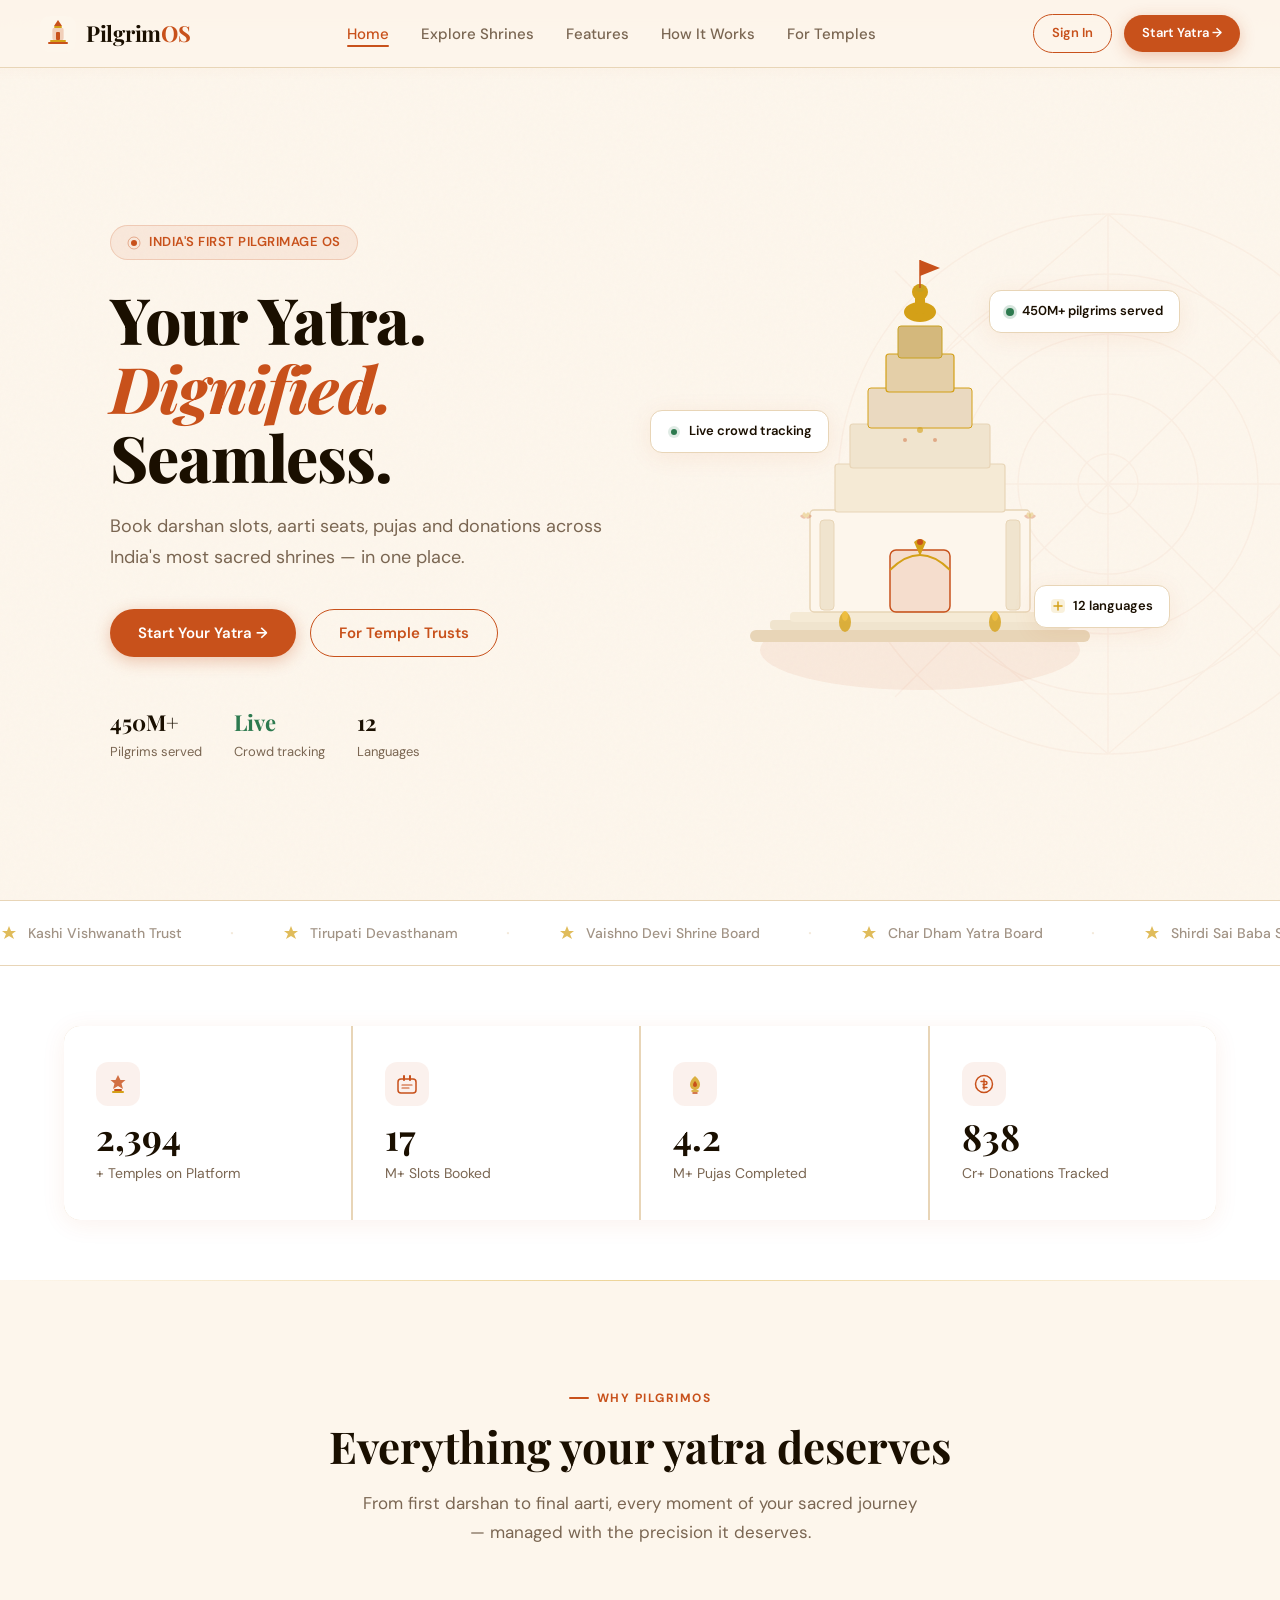
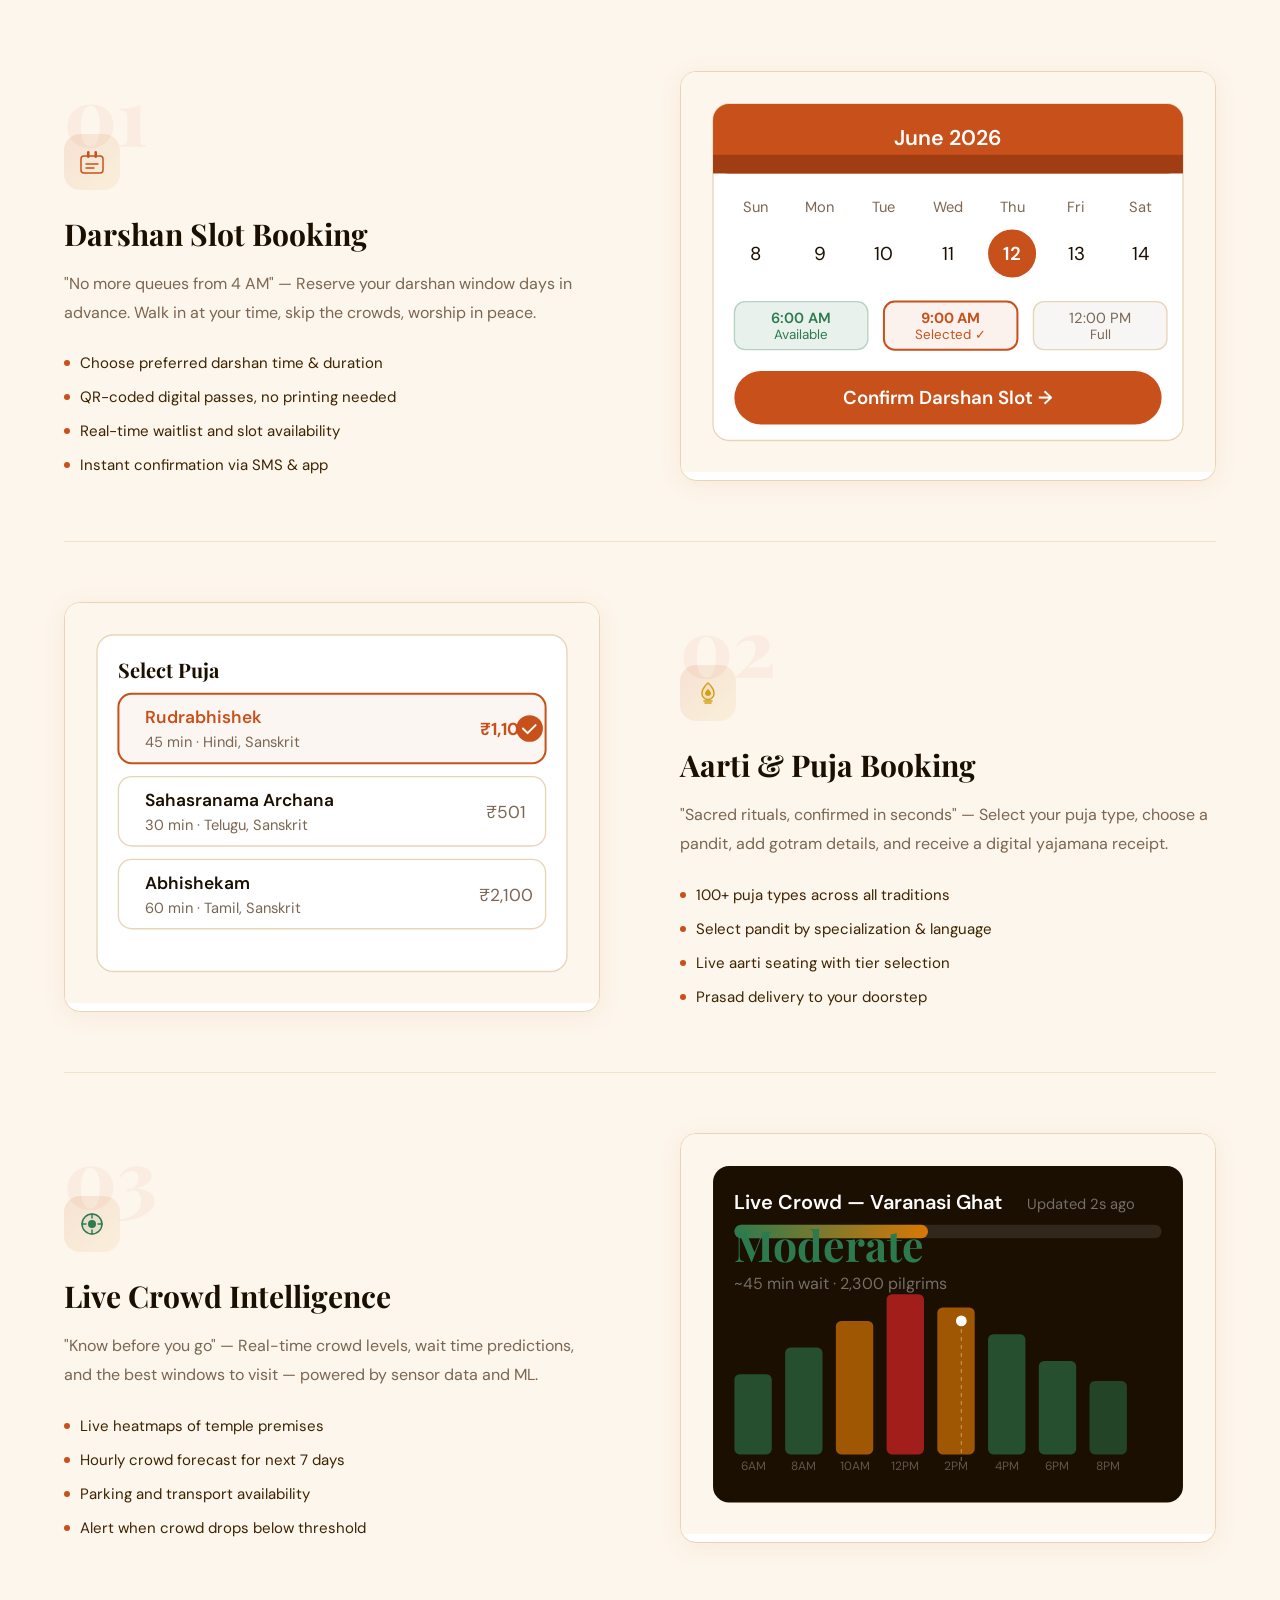
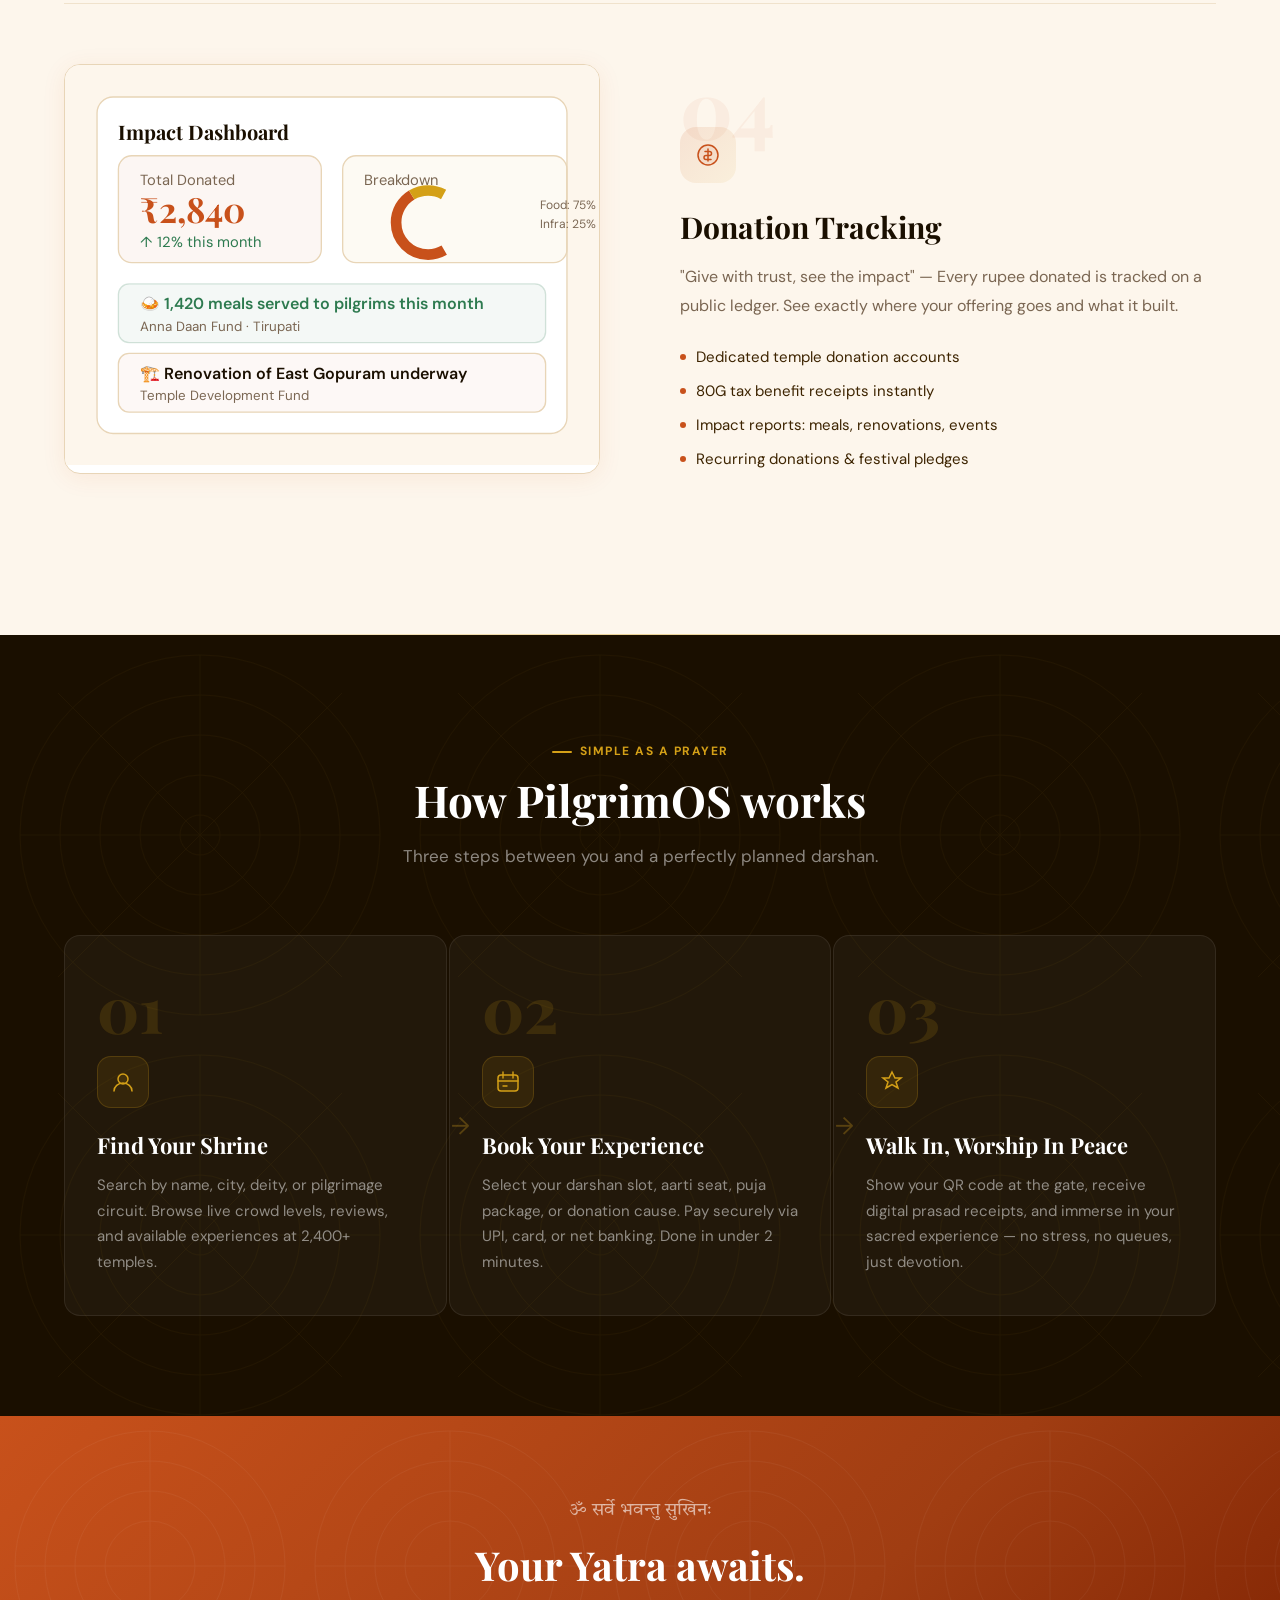
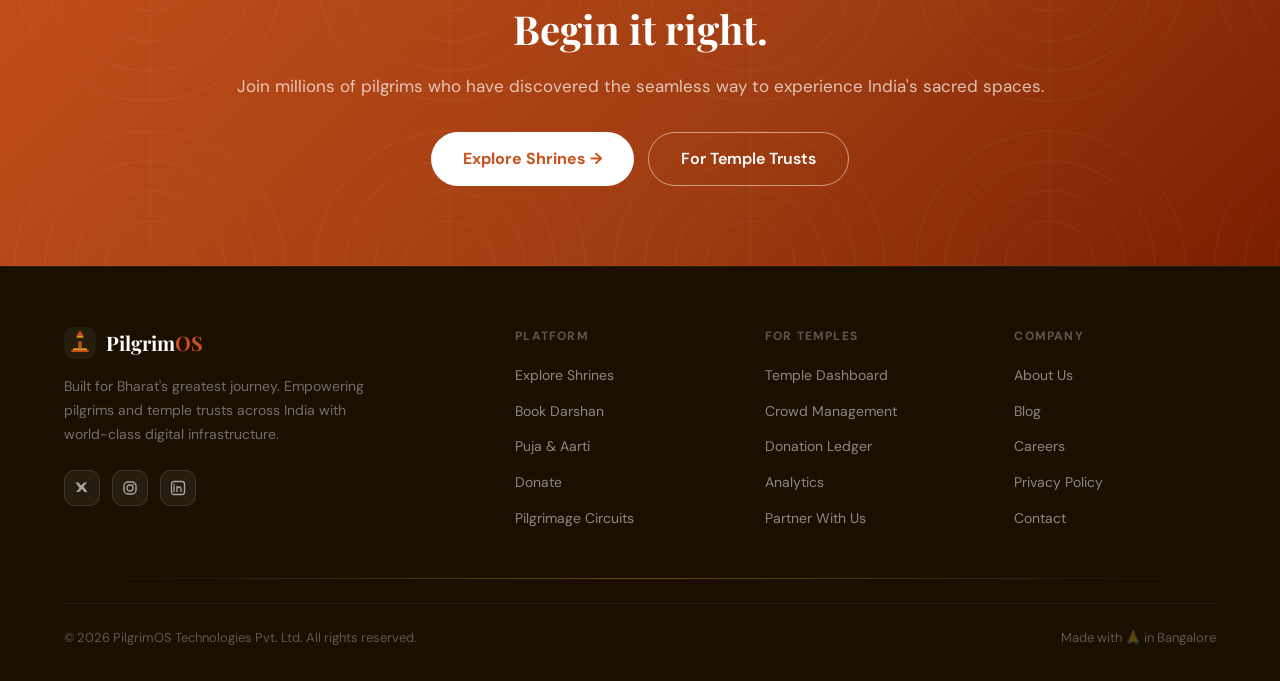
==== index.html @ be3bb315 "Add files via upload" ====
<!DOCTYPE html>
<html lang="en">
<head>
  <meta charset="UTF-8" />
  <meta name="viewport" content="width=device-width, initial-scale=1.0" />
  <title>PILGRIM OS — Your Yatra, Dignified & Seamless</title>
  <meta name="description" content="Book darshan slots, aarti seats, pujas and donations across India's most sacred shrines — in one place. PILGRIM OS: The premium pilgrimage platform for Bharat." />
  <link rel="stylesheet" href="styles.css" />
  <link rel="icon" href="data:image/svg+xml,<svg xmlns='http://www.w3.org/2000/svg' viewBox='0 0 32 32'><text y='26' font-size='28'>🛕</text></svg>" />
</head>
<body>

<!-- Hero gradient bar -->
<div class="hero-gradient-bar"></div>

<!-- ============================================================
     NAVBAR
============================================================ -->
<nav class="navbar" id="navbar">
  <div class="navbar-inner">
    <a href="index.html" class="nav-logo">
      <svg class="nav-logo-icon" viewBox="0 0 36 36" fill="none" xmlns="http://www.w3.org/2000/svg">
        <rect width="36" height="36" rx="10" fill="#FDF6EC"/>
        <path d="M18 4L22 10H14L18 4Z" fill="#C8511B"/>
        <rect x="14" y="10" width="8" height="2" rx="1" fill="#D4A017"/>
        <rect x="12" y="12" width="12" height="12" rx="2" fill="#C8511B" opacity="0.15"/>
        <path d="M13 12h10v12H13z" fill="#C8511B" opacity="0.1"/>
        <rect x="16" y="16" width="4" height="8" rx="1" fill="#C8511B"/>
        <rect x="10" y="24" width="16" height="2" rx="1" fill="#D4A017"/>
        <rect x="8" y="26" width="20" height="2" rx="1" fill="#C8511B"/>
      </svg>
      <span class="nav-logo-text">Pilgrim<span>OS</span></span>
    </a>

    <ul class="nav-links">
      <li><a href="index.html" class="active">Home</a></li>
      <li><a href="explore.html">Explore Shrines</a></li>
      <li><a href="#features">Features</a></li>
      <li><a href="#how-it-works">How It Works</a></li>
      <li><a href="#" onclick="return false;">For Temples</a></li>
    </ul>

    <div class="nav-actions">
      <a href="#" class="btn btn-ghost btn-sm" onclick="return false;">Sign In</a>
      <a href="explore.html" class="btn btn-primary btn-sm">Start Yatra →</a>
    </div>
  </div>
</nav>

<!-- ============================================================
     HERO
============================================================ -->
<section class="hero mandala-bg" id="hero">
  <div class="noise-overlay"></div>
  <div class="container">
    <div class="hero-grid">
      <!-- Left: Content -->
      <div class="hero-content">
        <div class="hero-eyebrow">
          <svg width="14" height="14" viewBox="0 0 14 14" fill="none">
            <circle cx="7" cy="7" r="3" fill="#C8511B"/>
            <circle cx="7" cy="7" r="6" stroke="#C8511B" stroke-width="1" fill="none" opacity="0.4"/>
          </svg>
          India's First Pilgrimage OS
        </div>
        <h1 class="hero-title">
          Your Yatra.<br/>
          <span class="highlight">Dignified.</span><br/>
          Seamless.
        </h1>
        <p class="hero-sub">
          Book darshan slots, aarti seats, pujas and donations across India's most sacred shrines — in one place.
        </p>
        <div class="hero-cta-group">
          <a href="explore.html" class="btn btn-primary" id="hero-cta-primary">
            Start Your Yatra &rarr;
          </a>
          <a href="#" class="btn btn-ghost" id="hero-cta-temple" onclick="return false;">
            For Temple Trusts
          </a>
        </div>
        <div class="hero-stats-row">
          <div class="hero-stat">
            <span class="hero-stat-num">450M+</span>
            <span class="hero-stat-label">Pilgrims served</span>
          </div>
          <div class="hero-stat">
            <span class="hero-stat-num" style="color:var(--success);">Live</span>
            <span class="hero-stat-label">Crowd tracking</span>
          </div>
          <div class="hero-stat">
            <span class="hero-stat-num">12</span>
            <span class="hero-stat-label">Languages</span>
          </div>
        </div>
      </div>

      <!-- Right: Shrine Visual -->
      <div class="hero-visual">
        <div class="shrine-illustration" style="position:relative;">
          <!-- Shrine SVG -->
          <svg viewBox="0 0 460 520" fill="none" xmlns="http://www.w3.org/2000/svg">
            <!-- Background glow -->
            <ellipse cx="230" cy="420" rx="160" ry="40" fill="rgba(200,81,27,0.08)"/>
            <!-- Ground -->
            <rect x="60" y="400" width="340" height="12" rx="6" fill="#E8D5B7"/>
            <!-- Steps -->
            <rect x="80" y="390" width="300" height="10" rx="4" fill="#F0E4CE"/>
            <rect x="100" y="382" width="260" height="10" rx="4" fill="#F5EAD5"/>
            <!-- Main structure -->
            <rect x="120" y="280" width="220" height="102" rx="4" fill="#FDF6EC" stroke="#E8D5B7" stroke-width="1.5"/>
            <!-- Pillar decorations -->
            <rect x="130" y="290" width="14" height="90" rx="4" fill="#F0E4CE" stroke="#E8D5B7" stroke-width="1"/>
            <rect x="316" y="290" width="14" height="90" rx="4" fill="#F0E4CE" stroke="#E8D5B7" stroke-width="1"/>
            <!-- Door -->
            <rect x="200" y="320" width="60" height="62" rx="6" fill="#C8511B" opacity="0.15"/>
            <rect x="200" y="320" width="60" height="62" rx="6" stroke="#C8511B" stroke-width="1.5" fill="none"/>
            <!-- Door arch -->
            <path d="M200 340 Q230 310 260 340" stroke="#D4A017" stroke-width="2" fill="none"/>
            <!-- Bell -->
            <path d="M230 326 L224 312 Q230 306 236 312 Z" fill="#D4A017"/>
            <circle cx="230" cy="312" r="3" fill="#C8511B"/>
            <!-- Shikhara tiers -->
            <rect x="145" y="234" width="170" height="48" rx="3" fill="#F5EAD5" stroke="#E8D5B7" stroke-width="1.2"/>
            <rect x="160" y="194" width="140" height="44" rx="3" fill="#F0E4CE" stroke="#E8D5B7" stroke-width="1.2"/>
            <rect x="178" y="158" width="104" height="40" rx="3" fill="#EAD9C0" stroke="#D4A017" stroke-width="1"/>
            <rect x="196" y="124" width="68" height="38" rx="3" fill="#E4CFA8" stroke="#D4A017" stroke-width="1.2"/>
            <rect x="208" y="96" width="44" height="32" rx="3" fill="#D4B87C" stroke="#C8A020" stroke-width="1"/>
            <!-- Kalash -->
            <ellipse cx="230" cy="82" rx="16" ry="10" fill="#D4A017"/>
            <rect x="225" y="66" width="10" height="18" rx="3" fill="#D4A017"/>
            <circle cx="230" cy="62" r="8" fill="#D4A017"/>
            <circle cx="230" cy="58" r="4" fill="#C8A020"/>
            <!-- Flag -->
            <line x1="230" y1="30" x2="230" y2="58" stroke="#C8511B" stroke-width="1.5"/>
            <path d="M230 30 L250 38 L230 46 Z" fill="#C8511B"/>
            <!-- Decorative dots on shikhara -->
            <circle cx="230" cy="200" r="3" fill="#D4A017" opacity="0.6"/>
            <circle cx="215" cy="210" r="2" fill="#C8511B" opacity="0.4"/>
            <circle cx="245" cy="210" r="2" fill="#C8511B" opacity="0.4"/>
            <!-- Lamp flames -->
            <ellipse cx="155" cy="392" rx="6" ry="10" fill="#D4A017" opacity="0.8"/>
            <ellipse cx="155" cy="386" rx="3" ry="5" fill="#F0C040" opacity="0.9"/>
            <ellipse cx="305" cy="392" rx="6" ry="10" fill="#D4A017" opacity="0.8"/>
            <ellipse cx="305" cy="386" rx="3" ry="5" fill="#F0C040" opacity="0.9"/>
            <!-- Lotus decorations -->
            <g opacity="0.3" transform="translate(106, 278)">
              <path d="M10 10 Q7 4 4 8 Q7 12 10 10Z" fill="#C8511B"/>
              <path d="M10 10 Q13 4 16 8 Q13 12 10 10Z" fill="#C8511B"/>
              <path d="M10 10 Q4 7 8 4 Q12 7 10 10Z" fill="#D4A017"/>
              <path d="M10 10 Q16 7 12 4 Q8 7 10 10Z" fill="#D4A017"/>
            </g>
            <g opacity="0.3" transform="translate(330, 278)">
              <path d="M10 10 Q7 4 4 8 Q7 12 10 10Z" fill="#C8511B"/>
              <path d="M10 10 Q13 4 16 8 Q13 12 10 10Z" fill="#C8511B"/>
              <path d="M10 10 Q4 7 8 4 Q12 7 10 10Z" fill="#D4A017"/>
              <path d="M10 10 Q16 7 12 4 Q8 7 10 10Z" fill="#D4A017"/>
            </g>
          </svg>

          <!-- Floating chips -->
          <div class="floating-chip" style="top: 60px; right: -30px;">
            <span class="chip-dot"></span>
            450M+ pilgrims served
          </div>
          <div class="floating-chip" style="top: 180px; left: -40px;">
            <svg width="14" height="14" viewBox="0 0 14 14" fill="none">
              <circle cx="7" cy="7" r="6" fill="rgba(45,122,79,0.15)"/>
              <circle cx="7" cy="7" r="3" fill="#2D7A4F"/>
            </svg>
            Live crowd tracking
          </div>
          <div class="floating-chip" style="bottom: 130px; right: -20px;">
            <svg width="14" height="14" viewBox="0 0 14 14" fill="none">
              <rect width="14" height="14" rx="4" fill="rgba(212,160,23,0.15)"/>
              <path d="M3 7h8M7 3v8" stroke="#D4A017" stroke-width="1.5" stroke-linecap="round"/>
            </svg>
            12 languages
          </div>
        </div>
      </div>
    </div>
  </div>
</section>

<!-- ============================================================
     TRUST BAR
============================================================ -->
<div class="trust-bar">
  <div class="marquee-track" id="marquee">
    <!-- Items duplicated for seamless loop -->
    <div class="trust-item">
      <svg width="18" height="18" viewBox="0 0 18 18" fill="none"><path d="M9 2L11 7H16L12 10L14 15L9 12L4 15L6 10L2 7H7L9 2Z" fill="#D4A017"/></svg>
      Kashi Vishwanath Trust
    </div>
    <span class="trust-sep">·</span>
    <div class="trust-item">
      <svg width="18" height="18" viewBox="0 0 18 18" fill="none"><path d="M9 2L11 7H16L12 10L14 15L9 12L4 15L6 10L2 7H7L9 2Z" fill="#D4A017"/></svg>
      Tirupati Devasthanam
    </div>
    <span class="trust-sep">·</span>
    <div class="trust-item">
      <svg width="18" height="18" viewBox="0 0 18 18" fill="none"><path d="M9 2L11 7H16L12 10L14 15L9 12L4 15L6 10L2 7H7L9 2Z" fill="#D4A017"/></svg>
      Vaishno Devi Shrine Board
    </div>
    <span class="trust-sep">·</span>
    <div class="trust-item">
      <svg width="18" height="18" viewBox="0 0 18 18" fill="none"><path d="M9 2L11 7H16L12 10L14 15L9 12L4 15L6 10L2 7H7L9 2Z" fill="#D4A017"/></svg>
      Char Dham Yatra Board
    </div>
    <span class="trust-sep">·</span>
    <div class="trust-item">
      <svg width="18" height="18" viewBox="0 0 18 18" fill="none"><path d="M9 2L11 7H16L12 10L14 15L9 12L4 15L6 10L2 7H7L9 2Z" fill="#D4A017"/></svg>
      Shirdi Sai Baba Sansthan
    </div>
    <span class="trust-sep">·</span>
    <div class="trust-item">
      <svg width="18" height="18" viewBox="0 0 18 18" fill="none"><path d="M9 2L11 7H16L12 10L14 15L9 12L4 15L6 10L2 7H7L9 2Z" fill="#D4A017"/></svg>
      Puri Jagannath Temple
    </div>
    <span class="trust-sep">·</span>
    <!-- Duplicate for seamless loop -->
    <div class="trust-item">
      <svg width="18" height="18" viewBox="0 0 18 18" fill="none"><path d="M9 2L11 7H16L12 10L14 15L9 12L4 15L6 10L2 7H7L9 2Z" fill="#D4A017"/></svg>
      Kashi Vishwanath Trust
    </div>
    <span class="trust-sep">·</span>
    <div class="trust-item">
      <svg width="18" height="18" viewBox="0 0 18 18" fill="none"><path d="M9 2L11 7H16L12 10L14 15L9 12L4 15L6 10L2 7H7L9 2Z" fill="#D4A017"/></svg>
      Tirupati Devasthanam
    </div>
    <span class="trust-sep">·</span>
    <div class="trust-item">
      <svg width="18" height="18" viewBox="0 0 18 18" fill="none"><path d="M9 2L11 7H16L12 10L14 15L9 12L4 15L6 10L2 7H7L9 2Z" fill="#D4A017"/></svg>
      Vaishno Devi Shrine Board
    </div>
    <span class="trust-sep">·</span>
    <div class="trust-item">
      <svg width="18" height="18" viewBox="0 0 18 18" fill="none"><path d="M9 2L11 7H16L12 10L14 15L9 12L4 15L6 10L2 7H7L9 2Z" fill="#D4A017"/></svg>
      Char Dham Yatra Board
    </div>
    <span class="trust-sep">·</span>
    <div class="trust-item">
      <svg width="18" height="18" viewBox="0 0 18 18" fill="none"><path d="M9 2L11 7H16L12 10L14 15L9 12L4 15L6 10L2 7H7L9 2Z" fill="#D4A017"/></svg>
      Shirdi Sai Baba Sansthan
    </div>
    <span class="trust-sep">·</span>
    <div class="trust-item">
      <svg width="18" height="18" viewBox="0 0 18 18" fill="none"><path d="M9 2L11 7H16L12 10L14 15L9 12L4 15L6 10L2 7H7L9 2Z" fill="#D4A017"/></svg>
      Puri Jagannath Temple
    </div>
  </div>
</div>

<!-- ============================================================
     STATS ROW
============================================================ -->
<section class="stats-section">
  <div class="container">
    <div class="stats-grid">
      <div class="stat-card fade-up">
        <div class="stat-icon">
          <svg width="22" height="22" viewBox="0 0 22 22" fill="none">
            <path d="M11 2L13.5 7H18.5L14.5 10.5L16 16L11 13L6 16L7.5 10.5L3.5 7H8.5L11 2Z" fill="#C8511B" opacity="0.8"/>
            <rect x="7" y="16" width="8" height="2" rx="1" fill="#C8511B"/>
            <rect x="5" y="18" width="12" height="2" rx="1" fill="#D4A017"/>
          </svg>
        </div>
        <div class="stat-number" data-count="2400">0</div>
        <div class="stat-label">+ Temples on Platform</div>
      </div>
      <div class="stat-card fade-up">
        <div class="stat-icon">
          <svg width="22" height="22" viewBox="0 0 22 22" fill="none">
            <rect x="2" y="6" width="18" height="14" rx="3" stroke="#C8511B" stroke-width="1.5" fill="none"/>
            <rect x="7" y="2" width="2" height="6" rx="1" fill="#C8511B"/>
            <rect x="13" y="2" width="2" height="6" rx="1" fill="#C8511B"/>
            <path d="M6 12h10M6 15h7" stroke="#C8511B" stroke-width="1.2" stroke-linecap="round"/>
          </svg>
        </div>
        <div class="stat-number" data-count="18">0</div>
        <div class="stat-label">M+ Slots Booked</div>
      </div>
      <div class="stat-card fade-up">
        <div class="stat-icon">
          <svg width="22" height="22" viewBox="0 0 22 22" fill="none">
            <path d="M11 3C11 3 6 7 6 11.5C6 14.5 8.2 17 11 17C13.8 17 16 14.5 16 11.5C16 7 11 3 11 3Z" fill="#D4A017" opacity="0.8"/>
            <path d="M11 8C11 8 9 10 9 12C9 13.1 9.9 14 11 14C12.1 14 13 13.1 13 12C13 10 11 8 11 8Z" fill="#C8511B"/>
            <path d="M8 18h6" stroke="#D4A017" stroke-width="1.5" stroke-linecap="round"/>
            <path d="M9 20h4" stroke="#C8511B" stroke-width="1.5" stroke-linecap="round"/>
          </svg>
        </div>
        <div class="stat-number" data-count="4.2">0</div>
        <div class="stat-label">M+ Pujas Completed</div>
      </div>
      <div class="stat-card fade-up">
        <div class="stat-icon">
          <svg width="22" height="22" viewBox="0 0 22 22" fill="none">
            <circle cx="11" cy="11" r="8.5" stroke="#C8511B" stroke-width="1.5" fill="none"/>
            <path d="M11 6v10M8 8.5h4.5a1.5 1.5 0 010 3H9.5a1.5 1.5 0 010 3H14" stroke="#C8511B" stroke-width="1.4" stroke-linecap="round"/>
          </svg>
        </div>
        <div class="stat-number" data-count="840">0</div>
        <div class="stat-label">Cr+ Donations Tracked</div>
      </div>
    </div>
  </div>
</section>

<div class="gold-divider"></div>

<!-- ============================================================
     FEATURES
============================================================ -->
<section class="features-section" id="features">
  <div class="container">
    <div style="text-align:center; margin-bottom:64px;" class="fade-up">
      <div class="section-label">Why PilgrimOS</div>
      <h2 class="section-title">Everything your yatra deserves</h2>
      <p class="section-sub" style="margin: 0 auto;">From first darshan to final aarti, every moment of your sacred journey — managed with the precision it deserves.</p>
    </div>

    <!-- Feature 1 -->
    <div class="feature-block fade-up">
      <div class="feature-content">
        <div class="feature-number">01</div>
        <div class="feature-icon-wrap">
          <svg width="28" height="28" viewBox="0 0 28 28" fill="none">
            <rect x="3" y="8" width="22" height="17" rx="3" stroke="#C8511B" stroke-width="1.5" fill="none"/>
            <rect x="9" y="3" width="2.5" height="7" rx="1.25" fill="#C8511B"/>
            <rect x="16.5" y="3" width="2.5" height="7" rx="1.25" fill="#C8511B"/>
            <path d="M8 16h12M8 20h8" stroke="#C8511B" stroke-width="1.4" stroke-linecap="round"/>
          </svg>
        </div>
        <h3 class="feature-title">Darshan Slot Booking</h3>
        <p class="feature-desc">"No more queues from 4 AM" — Reserve your darshan window days in advance. Walk in at your time, skip the crowds, worship in peace.</p>
        <ul class="feature-bullets">
          <li><span class="bullet-dot"></span>Choose preferred darshan time & duration</li>
          <li><span class="bullet-dot"></span>QR-coded digital passes, no printing needed</li>
          <li><span class="bullet-dot"></span>Real-time waitlist and slot availability</li>
          <li><span class="bullet-dot"></span>Instant confirmation via SMS & app</li>
        </ul>
      </div>
      <div class="feature-visual">
        <svg viewBox="0 0 400 300" fill="none" xmlns="http://www.w3.org/2000/svg" style="width:100%;">
          <rect width="400" height="300" fill="#FDF6EC"/>
          <rect x="24" y="24" width="352" height="252" rx="12" fill="white" stroke="#E8D5B7" stroke-width="1"/>
          <!-- Calendar header -->
          <rect x="24" y="24" width="352" height="52" rx="12" fill="#C8511B"/>
          <rect x="24" y="62" width="352" height="14" fill="#A03D12"/>
          <text x="200" y="55" text-anchor="middle" fill="white" font-size="16" font-family="DM Sans, sans-serif" font-weight="600">June 2026</text>
          <!-- Calendar days -->
          <text x="56" y="105" text-anchor="middle" fill="#7A6652" font-size="11" font-family="DM Sans">Sun</text>
          <text x="104" y="105" text-anchor="middle" fill="#7A6652" font-size="11" font-family="DM Sans">Mon</text>
          <text x="152" y="105" text-anchor="middle" fill="#7A6652" font-size="11" font-family="DM Sans">Tue</text>
          <text x="200" y="105" text-anchor="middle" fill="#7A6652" font-size="11" font-family="DM Sans">Wed</text>
          <text x="248" y="105" text-anchor="middle" fill="#7A6652" font-size="11" font-family="DM Sans">Thu</text>
          <text x="296" y="105" text-anchor="middle" fill="#7A6652" font-size="11" font-family="DM Sans">Fri</text>
          <text x="344" y="105" text-anchor="middle" fill="#7A6652" font-size="11" font-family="DM Sans">Sat</text>
          <!-- Date cells -->
          <circle cx="248" cy="136" r="18" fill="#C8511B"/>
          <text x="248" y="141" text-anchor="middle" fill="white" font-size="14" font-family="DM Sans" font-weight="600">12</text>
          <text x="56" y="141" text-anchor="middle" fill="#1A0F00" font-size="14" font-family="DM Sans">8</text>
          <text x="104" y="141" text-anchor="middle" fill="#1A0F00" font-size="14" font-family="DM Sans">9</text>
          <text x="152" y="141" text-anchor="middle" fill="#1A0F00" font-size="14" font-family="DM Sans">10</text>
          <text x="200" y="141" text-anchor="middle" fill="#1A0F00" font-size="14" font-family="DM Sans">11</text>
          <text x="296" y="141" text-anchor="middle" fill="#1A0F00" font-size="14" font-family="DM Sans">13</text>
          <text x="344" y="141" text-anchor="middle" fill="#1A0F00" font-size="14" font-family="DM Sans">14</text>
          <!-- Time slots -->
          <rect x="40" y="172" width="100" height="36" rx="8" fill="rgba(45,122,79,0.1)" stroke="rgba(45,122,79,0.3)" stroke-width="1"/>
          <text x="90" y="188" text-anchor="middle" fill="#2D7A4F" font-size="11" font-family="DM Sans" font-weight="600">6:00 AM</text>
          <text x="90" y="200" text-anchor="middle" fill="#2D7A4F" font-size="10" font-family="DM Sans">Available</text>
          <rect x="152" y="172" width="100" height="36" rx="8" fill="rgba(200,81,27,0.08)" stroke="#C8511B" stroke-width="1.5"/>
          <text x="202" y="188" text-anchor="middle" fill="#C8511B" font-size="11" font-family="DM Sans" font-weight="700">9:00 AM</text>
          <text x="202" y="200" text-anchor="middle" fill="#C8511B" font-size="10" font-family="DM Sans">Selected ✓</text>
          <rect x="264" y="172" width="100" height="36" rx="8" fill="rgba(120,96,72,0.06)" stroke="#E8D5B7" stroke-width="1"/>
          <text x="314" y="188" text-anchor="middle" fill="#7A6652" font-size="11" font-family="DM Sans">12:00 PM</text>
          <text x="314" y="200" text-anchor="middle" fill="#7A6652" font-size="10" font-family="DM Sans">Full</text>
          <!-- Book button -->
          <rect x="40" y="224" width="320" height="40" rx="20" fill="#C8511B"/>
          <text x="200" y="249" text-anchor="middle" fill="white" font-size="14" font-family="DM Sans" font-weight="600">Confirm Darshan Slot →</text>
        </svg>
      </div>
    </div>

    <!-- Feature 2 -->
    <div class="feature-block reverse fade-up">
      <div class="feature-content">
        <div class="feature-number">02</div>
        <div class="feature-icon-wrap">
          <svg width="28" height="28" viewBox="0 0 28 28" fill="none">
            <path d="M14 4C14 4 8 9 8 14.5C8 17.9 10.7 20.5 14 20.5C17.3 20.5 20 17.9 20 14.5C20 9 14 4 14 4Z" stroke="#D4A017" stroke-width="1.5" fill="rgba(212,160,23,0.1)"/>
            <path d="M14 10C14 10 11 12.5 11 14.5C11 16 12.3 17 14 17C15.7 17 17 16 17 14.5C17 12.5 14 10 14 10Z" fill="#D4A017"/>
            <path d="M10 22h8M11 24h6" stroke="#D4A017" stroke-width="1.5" stroke-linecap="round"/>
          </svg>
        </div>
        <h3 class="feature-title">Aarti & Puja Booking</h3>
        <p class="feature-desc">"Sacred rituals, confirmed in seconds" — Select your puja type, choose a pandit, add gotram details, and receive a digital yajamana receipt.</p>
        <ul class="feature-bullets">
          <li><span class="bullet-dot"></span>100+ puja types across all traditions</li>
          <li><span class="bullet-dot"></span>Select pandit by specialization & language</li>
          <li><span class="bullet-dot"></span>Live aarti seating with tier selection</li>
          <li><span class="bullet-dot"></span>Prasad delivery to your doorstep</li>
        </ul>
      </div>
      <div class="feature-visual">
        <svg viewBox="0 0 400 300" fill="none" xmlns="http://www.w3.org/2000/svg" style="width:100%;">
          <rect width="400" height="300" fill="#FDF6EC"/>
          <rect x="24" y="24" width="352" height="252" rx="12" fill="white" stroke="#E8D5B7"/>
          <!-- Puja list -->
          <text x="40" y="56" fill="#1A0F00" font-size="15" font-family="Playfair Display, serif" font-weight="700">Select Puja</text>
          <!-- Puja items -->
          <rect x="40" y="68" width="320" height="52" rx="10" fill="rgba(200,81,27,0.05)" stroke="#C8511B" stroke-width="1.5"/>
          <text x="60" y="90" fill="#C8511B" font-size="13" font-family="DM Sans" font-weight="600">Rudrabhishek</text>
          <text x="60" y="108" fill="#7A6652" font-size="11" font-family="DM Sans">45 min · Hindi, Sanskrit</text>
          <text x="330" y="99" text-anchor="middle" fill="#C8511B" font-size="13" font-family="DM Sans" font-weight="700">₹1,100</text>
          <rect x="40" y="130" width="320" height="52" rx="10" fill="white" stroke="#E8D5B7"/>
          <text x="60" y="152" fill="#1A0F00" font-size="13" font-family="DM Sans" font-weight="600">Sahasranama Archana</text>
          <text x="60" y="170" fill="#7A6652" font-size="11" font-family="DM Sans">30 min · Telugu, Sanskrit</text>
          <text x="330" y="161" text-anchor="middle" fill="#7A6652" font-size="13" font-family="DM Sans">₹501</text>
          <rect x="40" y="192" width="320" height="52" rx="10" fill="white" stroke="#E8D5B7"/>
          <text x="60" y="214" fill="#1A0F00" font-size="13" font-family="DM Sans" font-weight="600">Abhishekam</text>
          <text x="60" y="232" fill="#7A6652" font-size="11" font-family="DM Sans">60 min · Tamil, Sanskrit</text>
          <text x="330" y="223" text-anchor="middle" fill="#7A6652" font-size="13" font-family="DM Sans">₹2,100</text>
          <!-- Check mark on selected -->
          <circle cx="348" cy="94" r="10" fill="#C8511B"/>
          <path d="M343 94l3.5 3.5 6-6" stroke="white" stroke-width="1.5" stroke-linecap="round" stroke-linejoin="round"/>
        </svg>
      </div>
    </div>

    <!-- Feature 3 -->
    <div class="feature-block fade-up">
      <div class="feature-content">
        <div class="feature-number">03</div>
        <div class="feature-icon-wrap">
          <svg width="28" height="28" viewBox="0 0 28 28" fill="none">
            <circle cx="14" cy="14" r="10" stroke="#2D7A4F" stroke-width="1.5" fill="rgba(45,122,79,0.08)"/>
            <circle cx="14" cy="14" r="4" fill="#2D7A4F"/>
            <path d="M14 4v4M14 20v4M4 14h4M20 14h4" stroke="#2D7A4F" stroke-width="1.4" stroke-linecap="round"/>
          </svg>
        </div>
        <h3 class="feature-title">Live Crowd Intelligence</h3>
        <p class="feature-desc">"Know before you go" — Real-time crowd levels, wait time predictions, and the best windows to visit — powered by sensor data and ML.</p>
        <ul class="feature-bullets">
          <li><span class="bullet-dot"></span>Live heatmaps of temple premises</li>
          <li><span class="bullet-dot"></span>Hourly crowd forecast for next 7 days</li>
          <li><span class="bullet-dot"></span>Parking and transport availability</li>
          <li><span class="bullet-dot"></span>Alert when crowd drops below threshold</li>
        </ul>
      </div>
      <div class="feature-visual">
        <svg viewBox="0 0 400 300" fill="none" xmlns="http://www.w3.org/2000/svg" style="width:100%;">
          <rect width="400" height="300" fill="#FDF6EC"/>
          <rect x="24" y="24" width="352" height="252" rx="12" fill="#1A0F00"/>
          <text x="40" y="56" fill="white" font-size="15" font-family="DM Sans" font-weight="600">Live Crowd — Varanasi Ghat</text>
          <text x="340" y="56" text-anchor="end" fill="rgba(255,255,255,0.4)" font-size="11" font-family="DM Sans">Updated 2s ago</text>
          <!-- Heat bar -->
          <rect x="40" y="68" width="320" height="10" rx="5" fill="rgba(255,255,255,0.1)"/>
          <rect x="40" y="68" width="145" height="10" rx="5" fill="url(#crowdGrad)"/>
          <defs>
            <linearGradient id="crowdGrad" x1="0" y1="0" x2="1" y2="0">
              <stop offset="0%" stop-color="#2D7A4F"/>
              <stop offset="100%" stop-color="#D97706"/>
            </linearGradient>
          </defs>
          <text x="40" y="96" fill="#2D7A4F" font-size="32" font-family="Playfair Display, serif" font-weight="700">Moderate</text>
          <text x="40" y="116" fill="rgba(255,255,255,0.4)" font-size="12" font-family="DM Sans">~45 min wait · 2,300 pilgrims</text>
          <!-- Chart bars -->
          <rect x="40" y="180" width="28" height="60" rx="4" fill="rgba(45,122,79,0.6)"/>
          <rect x="78" y="160" width="28" height="80" rx="4" fill="rgba(45,122,79,0.6)"/>
          <rect x="116" y="140" width="28" height="100" rx="4" fill="rgba(217,119,6,0.7)"/>
          <rect x="154" y="120" width="28" height="120" rx="4" fill="rgba(220,38,38,0.7)"/>
          <rect x="192" y="130" width="28" height="110" rx="4" fill="rgba(217,119,6,0.7)"/>
          <rect x="230" y="150" width="28" height="90" rx="4" fill="rgba(45,122,79,0.6)"/>
          <rect x="268" y="170" width="28" height="70" rx="4" fill="rgba(45,122,79,0.6)"/>
          <rect x="306" y="185" width="28" height="55" rx="4" fill="rgba(45,122,79,0.5)"/>
          <!-- Labels -->
          <text x="54" y="252" text-anchor="middle" fill="rgba(255,255,255,0.3)" font-size="9" font-family="DM Sans">6AM</text>
          <text x="92" y="252" text-anchor="middle" fill="rgba(255,255,255,0.3)" font-size="9" font-family="DM Sans">8AM</text>
          <text x="130" y="252" text-anchor="middle" fill="rgba(255,255,255,0.3)" font-size="9" font-family="DM Sans">10AM</text>
          <text x="168" y="252" text-anchor="middle" fill="rgba(255,255,255,0.3)" font-size="9" font-family="DM Sans">12PM</text>
          <text x="206" y="252" text-anchor="middle" fill="rgba(255,255,255,0.3)" font-size="9" font-family="DM Sans">2PM</text>
          <text x="244" y="252" text-anchor="middle" fill="rgba(255,255,255,0.3)" font-size="9" font-family="DM Sans">4PM</text>
          <text x="282" y="252" text-anchor="middle" fill="rgba(255,255,255,0.3)" font-size="9" font-family="DM Sans">6PM</text>
          <text x="320" y="252" text-anchor="middle" fill="rgba(255,255,255,0.3)" font-size="9" font-family="DM Sans">8PM</text>
          <!-- Current indicator -->
          <line x1="210" y1="140" x2="210" y2="245" stroke="white" stroke-width="1" stroke-dasharray="3,3" opacity="0.3"/>
          <circle cx="210" cy="140" r="4" fill="white"/>
        </svg>
      </div>
    </div>

    <!-- Feature 4 -->
    <div class="feature-block reverse fade-up">
      <div class="feature-content">
        <div class="feature-number">04</div>
        <div class="feature-icon-wrap">
          <svg width="28" height="28" viewBox="0 0 28 28" fill="none">
            <circle cx="14" cy="14" r="10" stroke="#C8511B" stroke-width="1.5" fill="rgba(200,81,27,0.08)"/>
            <path d="M14 8v12M11 10.5h4.5a2 2 0 010 4H12a2 2 0 000 4H17" stroke="#C8511B" stroke-width="1.5" stroke-linecap="round"/>
          </svg>
        </div>
        <h3 class="feature-title">Donation Tracking</h3>
        <p class="feature-desc">"Give with trust, see the impact" — Every rupee donated is tracked on a public ledger. See exactly where your offering goes and what it built.</p>
        <ul class="feature-bullets">
          <li><span class="bullet-dot"></span>Dedicated temple donation accounts</li>
          <li><span class="bullet-dot"></span>80G tax benefit receipts instantly</li>
          <li><span class="bullet-dot"></span>Impact reports: meals, renovations, events</li>
          <li><span class="bullet-dot"></span>Recurring donations & festival pledges</li>
        </ul>
      </div>
      <div class="feature-visual">
        <svg viewBox="0 0 400 300" fill="none" xmlns="http://www.w3.org/2000/svg" style="width:100%;">
          <rect width="400" height="300" fill="#FDF6EC"/>
          <rect x="24" y="24" width="352" height="252" rx="12" fill="white" stroke="#E8D5B7"/>
          <text x="40" y="56" fill="#1A0F00" font-size="15" font-family="Playfair Display, serif" font-weight="700">Impact Dashboard</text>
          <!-- Amount raised -->
          <rect x="40" y="68" width="152" height="80" rx="10" fill="rgba(200,81,27,0.05)" stroke="#E8D5B7"/>
          <text x="56" y="90" fill="#7A6652" font-size="11" font-family="DM Sans">Total Donated</text>
          <text x="56" y="118" fill="#C8511B" font-size="26" font-family="Playfair Display, serif" font-weight="700">₹2,840</text>
          <text x="56" y="136" fill="#2D7A4F" font-size="11" font-family="DM Sans">↑ 12% this month</text>
          <!-- Breakdown donut placeholder -->
          <rect x="208" y="68" width="168" height="80" rx="10" fill="rgba(212,160,23,0.05)" stroke="#E8D5B7"/>
          <text x="224" y="90" fill="#7A6652" font-size="11" font-family="DM Sans">Breakdown</text>
          <circle cx="272" cy="118" r="24" stroke="#C8511B" stroke-width="8" fill="none" stroke-dasharray="75 100" stroke-dashoffset="-25"/>
          <circle cx="272" cy="118" r="24" stroke="#D4A017" stroke-width="8" fill="none" stroke-dasharray="25 100" stroke-dashoffset="-100"/>
          <text x="356" y="108" fill="#7A6652" font-size="9" font-family="DM Sans">Food: 75%</text>
          <text x="356" y="122" fill="#7A6652" font-size="9" font-family="DM Sans">Infra: 25%</text>
          <!-- Impact items -->
          <rect x="40" y="164" width="320" height="44" rx="8" fill="rgba(45,122,79,0.05)" stroke="rgba(45,122,79,0.2)"/>
          <text x="56" y="183" fill="#2D7A4F" font-size="12" font-family="DM Sans" font-weight="600">🍛 1,420 meals served to pilgrims this month</text>
          <text x="56" y="199" fill="#7A6652" font-size="10" font-family="DM Sans">Anna Daan Fund · Tirupati</text>
          <rect x="40" y="216" width="320" height="44" rx="8" fill="rgba(200,81,27,0.04)" stroke="#E8D5B7"/>
          <text x="56" y="235" fill="#1A0F00" font-size="12" font-family="DM Sans" font-weight="600">🏗️ Renovation of East Gopuram underway</text>
          <text x="56" y="251" fill="#7A6652" font-size="10" font-family="DM Sans">Temple Development Fund</text>
        </svg>
      </div>
    </div>
  </div>
</section>

<div class="gold-divider"></div>

<!-- ============================================================
     HOW IT WORKS
============================================================ -->
<section class="how-section" id="how-it-works">
  <div class="container">
    <div class="how-header">
      <div class="section-label">Simple as a prayer</div>
      <h2 class="section-title">How PilgrimOS works</h2>
      <p class="section-sub">Three steps between you and a perfectly planned darshan.</p>
    </div>
    <div class="steps-grid">
      <div class="step-card fade-up" style="position:relative;">
        <div class="step-num">01</div>
        <div class="step-icon">
          <svg width="26" height="26" viewBox="0 0 26 26" fill="none">
            <circle cx="13" cy="10" r="5" stroke="#D4A017" stroke-width="1.5" fill="rgba(212,160,23,0.1)"/>
            <path d="M4 22C4 17.6 8.1 14 13 14C17.9 14 22 17.6 22 22" stroke="#D4A017" stroke-width="1.5" stroke-linecap="round" fill="none"/>
          </svg>
        </div>
        <h3 class="step-title">Find Your Shrine</h3>
        <p class="step-desc">Search by name, city, deity, or pilgrimage circuit. Browse live crowd levels, reviews, and available experiences at 2,400+ temples.</p>
        <div class="step-connector">→</div>
      </div>
      <div class="step-card fade-up">
        <div class="step-num">02</div>
        <div class="step-icon">
          <svg width="26" height="26" viewBox="0 0 26 26" fill="none">
            <rect x="3" y="6" width="20" height="16" rx="3" stroke="#D4A017" stroke-width="1.5" fill="rgba(212,160,23,0.1)"/>
            <path d="M8 3v6M18 3v6M3 12h20" stroke="#D4A017" stroke-width="1.4" stroke-linecap="round"/>
            <path d="M8 17h4" stroke="#D4A017" stroke-width="1.4" stroke-linecap="round"/>
          </svg>
        </div>
        <h3 class="step-title">Book Your Experience</h3>
        <p class="step-desc">Select your darshan slot, aarti seat, puja package, or donation cause. Pay securely via UPI, card, or net banking. Done in under 2 minutes.</p>
        <div class="step-connector">→</div>
      </div>
      <div class="step-card fade-up">
        <div class="step-num">03</div>
        <div class="step-icon">
          <svg width="26" height="26" viewBox="0 0 26 26" fill="none">
            <path d="M13 3L16 9H22L17 13L19 19L13 15.5L7 19L9 13L4 9H10L13 3Z" stroke="#D4A017" stroke-width="1.5" fill="rgba(212,160,23,0.1)"/>
          </svg>
        </div>
        <h3 class="step-title">Walk In, Worship In Peace</h3>
        <p class="step-desc">Show your QR code at the gate, receive digital prasad receipts, and immerse in your sacred experience — no stress, no queues, just devotion.</p>
      </div>
    </div>
  </div>
</section>

<!-- ============================================================
     CTA BANNER
============================================================ -->
<section class="cta-banner">
  <div class="container">
    <p class="sanskrit" style="font-size:18px; color:rgba(255,255,255,0.6); margin-bottom:8px;">ॐ सर्वे भवन्तु सुखिनः</p>
    <h2 class="cta-banner-title">Your Yatra awaits.<br/>Begin it right.</h2>
    <p class="cta-banner-sub">Join millions of pilgrims who have discovered the seamless way to experience India's sacred spaces.</p>
    <div class="cta-banner-actions">
      <a href="explore.html" class="btn-white" id="cta-explore">Explore Shrines →</a>
      <a href="#" class="btn-ghost-white" onclick="return false;" id="cta-temple-trust">For Temple Trusts</a>
    </div>
  </div>
</section>

<!-- ============================================================
     FOOTER
============================================================ -->
<footer class="footer">
  <div class="container">
    <div class="footer-grid">
      <div class="footer-brand">
        <div class="footer-logo">
          <a href="index.html" class="nav-logo">
            <svg width="32" height="32" viewBox="0 0 36 36" fill="none">
              <rect width="36" height="36" rx="10" fill="rgba(255,255,255,0.06)"/>
              <path d="M18 4L22 10H14L18 4Z" fill="#C8511B"/>
              <rect x="14" y="10" width="8" height="2" rx="1" fill="#D4A017"/>
              <rect x="16" y="16" width="4" height="8" rx="1" fill="#C8511B"/>
              <rect x="10" y="24" width="16" height="2" rx="1" fill="#D4A017"/>
              <rect x="8" y="26" width="20" height="2" rx="1" fill="#C8511B"/>
            </svg>
            <span style="font-family:'Playfair Display',serif;font-size:20px;font-weight:700;color:white;">Pilgrim<span style="color:#C8511B;">OS</span></span>
          </a>
        </div>
        <p class="footer-tagline">Built for Bharat's greatest journey. Empowering pilgrims and temple trusts across India with world-class digital infrastructure.</p>
        <div class="footer-social">
          <a href="#" class="social-btn" aria-label="Twitter" onclick="return false;">
            <svg width="16" height="16" viewBox="0 0 16 16" fill="none"><path d="M13 2.5L9.5 6.5L13.5 12H10.5L8 9L5 12H2L5.5 8L1.5 2.5H4.5L7 5.5L10 2.5H13Z" fill="rgba(255,255,255,0.6)"/></svg>
          </a>
          <a href="#" class="social-btn" aria-label="Instagram" onclick="return false;">
            <svg width="16" height="16" viewBox="0 0 16 16" fill="none"><rect x="2" y="2" width="12" height="12" rx="4" stroke="rgba(255,255,255,0.6)" stroke-width="1.4" fill="none"/><circle cx="8" cy="8" r="3" stroke="rgba(255,255,255,0.6)" stroke-width="1.3" fill="none"/><circle cx="11.5" cy="4.5" r="0.8" fill="rgba(255,255,255,0.6)"/></svg>
          </a>
          <a href="#" class="social-btn" aria-label="LinkedIn" onclick="return false;">
            <svg width="16" height="16" viewBox="0 0 16 16" fill="none"><rect x="1.5" y="1.5" width="13" height="13" rx="2.5" stroke="rgba(255,255,255,0.6)" stroke-width="1.3" fill="none"/><path d="M4 6.5v5M4 4.5v.5M7 11.5V9c0-1.4.8-2 2-2s2 .6 2 2v2.5M7 6.5v5" stroke="rgba(255,255,255,0.6)" stroke-width="1.3" stroke-linecap="round"/></svg>
          </a>
        </div>
      </div>
      <div>
        <p class="footer-col-title">Platform</p>
        <ul class="footer-links">
          <li><a href="explore.html">Explore Shrines</a></li>
          <li><a href="#" onclick="return false;">Book Darshan</a></li>
          <li><a href="#" onclick="return false;">Puja & Aarti</a></li>
          <li><a href="#" onclick="return false;">Donate</a></li>
          <li><a href="#" onclick="return false;">Pilgrimage Circuits</a></li>
        </ul>
      </div>
      <div>
        <p class="footer-col-title">For Temples</p>
        <ul class="footer-links">
          <li><a href="#" onclick="return false;">Temple Dashboard</a></li>
          <li><a href="#" onclick="return false;">Crowd Management</a></li>
          <li><a href="#" onclick="return false;">Donation Ledger</a></li>
          <li><a href="#" onclick="return false;">Analytics</a></li>
          <li><a href="#" onclick="return false;">Partner With Us</a></li>
        </ul>
      </div>
      <div>
        <p class="footer-col-title">Company</p>
        <ul class="footer-links">
          <li><a href="#" onclick="return false;">About Us</a></li>
          <li><a href="#" onclick="return false;">Blog</a></li>
          <li><a href="#" onclick="return false;">Careers</a></li>
          <li><a href="#" onclick="return false;">Privacy Policy</a></li>
          <li><a href="#" onclick="return false;">Contact</a></li>
        </ul>
      </div>
    </div>
    <div class="gold-divider"></div>
    <div class="footer-bottom" style="margin-top:24px;">
      <p class="footer-copy">© 2026 PilgrimOS Technologies Pvt. Ltd. All rights reserved.</p>
      <p class="footer-made">Made with 🙏 in Bangalore</p>
    </div>
  </div>
</footer>

<script src="app.js"></script>
</body>
</html>
---- styles.css ----
/* ============================================================
   PILGRIM OS — Design System
   ============================================================ */

@import url('https://fonts.googleapis.com/css2?family=Playfair+Display:ital,wght@0,400;0,600;0,700;0,800;1,400;1,600&family=DM+Sans:ital,opsz,wght@0,9..40,300;0,9..40,400;0,9..40,500;0,9..40,600;0,9..40,700;1,9..40,400&family=Tiro+Devanagari+Sanskrit&display=swap');

/* ---- CSS Variables ---- */
:root {
  --saffron: #C8511B;
  --saffron-light: #E8693A;
  --saffron-dark: #A03D12;
  --gold: #D4A017;
  --gold-light: #F0C040;
  --parchment: #FDF6EC;
  --parchment-dark: #F5EBD8;
  --dark: #1A0F00;
  --dark-mid: #3D2400;
  --white: #FFFFFF;
  --success: #2D7A4F;
  --muted: #7A6652;
  --border: #E8D5B7;
  --card-shadow: 0 4px 24px rgba(200, 81, 27, 0.08);
  --card-shadow-hover: 0 12px 40px rgba(200, 81, 27, 0.18);
  --radius-card: 16px;
  --radius-pill: 40px;
  --transition: all 0.25s cubic-bezier(0.4, 0, 0.2, 1);
}

/* ---- Reset & Base ---- */
*, *::before, *::after {
  box-sizing: border-box;
  margin: 0;
  padding: 0;
}

html {
  scroll-behavior: smooth;
  font-size: 16px;
}

body {
  font-family: 'DM Sans', sans-serif;
  background-color: var(--parchment);
  color: var(--dark);
  line-height: 1.6;
  overflow-x: hidden;
  -webkit-font-smoothing: antialiased;
}

/* ---- Scrollbar ---- */
::-webkit-scrollbar { width: 6px; }
::-webkit-scrollbar-track { background: var(--parchment); }
::-webkit-scrollbar-thumb { background: var(--border); border-radius: 3px; }
::-webkit-scrollbar-thumb:hover { background: var(--gold); }

/* ---- Typography ---- */
h1, h2, h3, .display { font-family: 'Playfair Display', serif; }

.sanskrit { font-family: 'Tiro Devanagari Sanskrit', serif; }

/* ---- Utilities ---- */
.container {
  max-width: 1200px;
  margin: 0 auto;
  padding: 0 24px;
}

.section { padding: 80px 0; }

.text-muted { color: var(--muted); }
.text-saffron { color: var(--saffron); }
.text-gold { color: var(--gold); }

.flex { display: flex; }
.flex-center { display: flex; align-items: center; justify-content: center; }
.flex-between { display: flex; align-items: center; justify-content: space-between; }
.gap-8 { gap: 8px; }
.gap-16 { gap: 16px; }
.gap-24 { gap: 24px; }
.gap-32 { gap: 32px; }

/* ---- Gold Divider ---- */
.gold-divider {
  width: 100%;
  height: 1px;
  background: linear-gradient(90deg, transparent, rgba(212,160,23,0.4), transparent);
  margin: 0;
}

/* ---- Mandala Watermark ---- */
.mandala-bg {
  position: relative;
  overflow: hidden;
}
.mandala-bg::before {
  content: '';
  position: absolute;
  top: 50%;
  right: -10%;
  transform: translateY(-50%);
  width: 600px;
  height: 600px;
  background-image: url("data:image/svg+xml,%3Csvg xmlns='http://www.w3.org/2000/svg' viewBox='0 0 200 200'%3E%3Cg fill='none' stroke='%23C8511B' stroke-width='0.5' opacity='0.04'%3E%3Ccircle cx='100' cy='100' r='90'/%3E%3Ccircle cx='100' cy='100' r='70'/%3E%3Ccircle cx='100' cy='100' r='50'/%3E%3Ccircle cx='100' cy='100' r='30'/%3E%3Ccircle cx='100' cy='100' r='10'/%3E%3Cline x1='100' y1='10' x2='100' y2='190'/%3E%3Cline x1='10' y1='100' x2='190' y2='100'/%3E%3Cline x1='29' y1='29' x2='171' y2='171'/%3E%3Cline x1='171' y1='29' x2='29' y2='171'/%3E%3Cline x1='100' y1='10' x2='171' y2='71'/%3E%3Cline x1='171' y1='71' x2='190' y2='100'/%3E%3Cline x1='190' y1='100' x2='171' y2='129'/%3E%3Cline x1='171' y1='129' x2='100' y2='190'/%3E%3Cline x1='100' y1='190' x2='29' y2='129'/%3E%3Cline x1='29' y1='129' x2='10' y2='100'/%3E%3Cline x1='10' y1='100' x2='29' y2='71'/%3E%3Cline x1='29' y1='71' x2='100' y2='10'/%3E%3C/g%3E%3C/svg%3E");
  background-size: contain;
  background-repeat: no-repeat;
  pointer-events: none;
  z-index: 0;
}

/* ---- Hero Gradient Bar ---- */
.hero-gradient-bar {
  position: fixed;
  top: 0; left: 0; right: 0;
  height: 80px;
  background: linear-gradient(180deg, rgba(200,81,27,0.12) 0%, transparent 100%);
  pointer-events: none;
  z-index: 10;
}

/* ---- Noise Overlay ---- */
.noise-overlay {
  position: absolute;
  inset: 0;
  background-image: url("data:image/svg+xml,%3Csvg viewBox='0 0 256 256' xmlns='http://www.w3.org/2000/svg'%3E%3Cfilter id='noise'%3E%3CfeTurbulence type='fractalNoise' baseFrequency='0.9' numOctaves='4' stitchTiles='stitch'/%3E%3C/filter%3E%3Crect width='100%25' height='100%25' filter='url(%23noise)' opacity='0.025'/%3E%3C/svg%3E");
  pointer-events: none;
  z-index: 1;
}

/* ============================================================
   NAVBAR
   ============================================================ */
.navbar {
  position: sticky;
  top: 0;
  z-index: 100;
  background: rgba(253, 246, 236, 0.92);
  backdrop-filter: blur(16px);
  -webkit-backdrop-filter: blur(16px);
  border-bottom: 1px solid var(--border);
  padding: 0 24px;
  height: 68px;
}

.navbar-inner {
  max-width: 1200px;
  margin: 0 auto;
  height: 100%;
  display: flex;
  align-items: center;
  justify-content: space-between;
}

.nav-logo {
  display: flex;
  align-items: center;
  gap: 10px;
  text-decoration: none;
}

.nav-logo-icon {
  width: 36px;
  height: 36px;
}

.nav-logo-text {
  font-family: 'Playfair Display', serif;
  font-size: 22px;
  font-weight: 700;
  color: var(--dark);
  letter-spacing: -0.3px;
}

.nav-logo-text span {
  color: var(--saffron);
}

.nav-links {
  display: flex;
  align-items: center;
  gap: 32px;
  list-style: none;
}

.nav-links a {
  font-family: 'DM Sans', sans-serif;
  font-size: 15px;
  font-weight: 500;
  color: var(--muted);
  text-decoration: none;
  transition: var(--transition);
  position: relative;
}

.nav-links a::after {
  content: '';
  position: absolute;
  bottom: -3px;
  left: 0;
  width: 0;
  height: 2px;
  background: var(--saffron);
  border-radius: 2px;
  transition: width 0.25s ease;
}

.nav-links a:hover {
  color: var(--saffron);
}
.nav-links a:hover::after,
.nav-links a.active::after { width: 100%; }
.nav-links a.active { color: var(--saffron); }

.nav-actions {
  display: flex;
  align-items: center;
  gap: 12px;
}

/* ============================================================
   BUTTONS
   ============================================================ */
.btn {
  display: inline-flex;
  align-items: center;
  justify-content: center;
  gap: 8px;
  font-family: 'DM Sans', sans-serif;
  font-size: 15px;
  font-weight: 600;
  border-radius: var(--radius-pill);
  cursor: pointer;
  transition: var(--transition);
  text-decoration: none;
  white-space: nowrap;
  border: none;
  outline: none;
}

.btn-primary {
  background: var(--saffron);
  color: var(--white);
  padding: 12px 28px;
  box-shadow: 0 4px 16px rgba(200,81,27,0.3);
}

.btn-primary:hover {
  background: var(--saffron-dark);
  transform: translateY(-2px);
  box-shadow: 0 8px 28px rgba(200,81,27,0.4);
}

.btn-primary:active { transform: translateY(0); }

.btn-ghost {
  background: transparent;
  color: var(--saffron);
  padding: 11px 28px;
  border: 1.5px solid var(--saffron);
}

.btn-ghost:hover {
  background: rgba(200,81,27,0.06);
  transform: translateY(-2px);
}

.btn-sm {
  font-size: 13px;
  padding: 8px 18px;
}

.btn-gold {
  background: linear-gradient(135deg, var(--gold), var(--gold-light));
  color: var(--dark);
  padding: 12px 28px;
  font-weight: 700;
  box-shadow: 0 4px 16px rgba(212,160,23,0.3);
}

.btn-gold:hover {
  transform: translateY(-2px);
  box-shadow: 0 8px 28px rgba(212,160,23,0.4);
}

/* ============================================================
   HERO SECTION
   ============================================================ */
.hero {
  min-height: calc(100vh - 68px);
  display: flex;
  align-items: center;
  background: var(--parchment);
  position: relative;
  overflow: hidden;
  padding: 80px 0 60px;
}

.hero-grid {
  display: grid;
  grid-template-columns: 1fr 1fr;
  gap: 60px;
  align-items: center;
  position: relative;
  z-index: 2;
}

.hero-eyebrow {
  display: inline-flex;
  align-items: center;
  gap: 8px;
  background: rgba(200,81,27,0.08);
  border: 1px solid rgba(200,81,27,0.2);
  border-radius: var(--radius-pill);
  padding: 6px 16px;
  font-size: 13px;
  font-weight: 600;
  color: var(--saffron);
  margin-bottom: 24px;
  font-family: 'DM Sans', sans-serif;
  letter-spacing: 0.5px;
  text-transform: uppercase;
}

.hero-title {
  font-family: 'Playfair Display', serif;
  font-size: 64px;
  font-weight: 800;
  line-height: 1.08;
  color: var(--dark);
  margin-bottom: 20px;
  letter-spacing: -1px;
}

.hero-title .highlight {
  color: var(--saffron);
  font-style: italic;
}

.hero-sub {
  font-size: 18px;
  color: var(--muted);
  line-height: 1.7;
  margin-bottom: 36px;
  max-width: 500px;
  font-weight: 400;
}

.hero-cta-group {
  display: flex;
  gap: 14px;
  flex-wrap: wrap;
  margin-bottom: 48px;
}

.hero-stats-row {
  display: flex;
  gap: 32px;
}

.hero-stat {
  display: flex;
  flex-direction: column;
  gap: 2px;
}

.hero-stat-num {
  font-family: 'Playfair Display', serif;
  font-size: 22px;
  font-weight: 700;
  color: var(--dark);
}

.hero-stat-label {
  font-size: 13px;
  color: var(--muted);
}

/* ---- Shrine Visual ---- */
.hero-visual {
  position: relative;
  display: flex;
  align-items: center;
  justify-content: center;
}

.shrine-illustration {
  width: 100%;
  max-width: 460px;
  position: relative;
}

.floating-chip {
  position: absolute;
  background: var(--white);
  border-radius: 12px;
  padding: 10px 16px;
  box-shadow: var(--card-shadow);
  display: flex;
  align-items: center;
  gap: 8px;
  font-size: 13px;
  font-weight: 600;
  color: var(--dark);
  white-space: nowrap;
  animation: float 4s ease-in-out infinite;
  border: 1px solid var(--border);
}

.floating-chip:nth-child(2) { animation-delay: 1.3s; }
.floating-chip:nth-child(3) { animation-delay: 2.6s; }

.chip-dot {
  width: 8px; height: 8px;
  border-radius: 50%;
  background: var(--success);
  box-shadow: 0 0 0 3px rgba(45,122,79,0.2);
  animation: pulse-dot 2s infinite;
}

@keyframes float {
  0%, 100% { transform: translateY(0); }
  50% { transform: translateY(-8px); }
}

@keyframes pulse-dot {
  0%, 100% { box-shadow: 0 0 0 3px rgba(45,122,79,0.2); }
  50% { box-shadow: 0 0 0 6px rgba(45,122,79,0.1); }
}

/* ============================================================
   MARQUEE TRUST BAR
   ============================================================ */
.trust-bar {
  background: var(--white);
  border-top: 1px solid var(--border);
  border-bottom: 1px solid var(--border);
  padding: 16px 0;
  overflow: hidden;
}

.marquee-track {
  display: flex;
  gap: 48px;
  animation: marquee 28s linear infinite;
  width: max-content;
}

.marquee-track:hover { animation-play-state: paused; }

.trust-item {
  display: flex;
  align-items: center;
  gap: 10px;
  color: var(--muted);
  font-size: 14px;
  font-weight: 500;
  white-space: nowrap;
  opacity: 0.7;
}

.trust-item svg { flex-shrink: 0; }

.trust-sep {
  color: var(--border);
  font-size: 20px;
  opacity: 0.5;
}

@keyframes marquee {
  0% { transform: translateX(0); }
  100% { transform: translateX(-50%); }
}

/* ============================================================
   STATS ROW
   ============================================================ */
.stats-section {
  padding: 60px 0;
  background: var(--white);
}

.stats-grid {
  display: grid;
  grid-template-columns: repeat(4, 1fr);
  gap: 2px;
  background: var(--border);
  border-radius: var(--radius-card);
  overflow: hidden;
  box-shadow: var(--card-shadow);
}

.stat-card {
  background: var(--white);
  padding: 36px 32px;
  display: flex;
  flex-direction: column;
  gap: 8px;
  transition: var(--transition);
  position: relative;
  overflow: hidden;
}

.stat-card::before {
  content: '';
  position: absolute;
  top: 0; left: 0; right: 0;
  height: 3px;
  background: linear-gradient(90deg, var(--saffron), var(--gold));
  transform: scaleX(0);
  transition: transform 0.3s ease;
  transform-origin: left;
}

.stat-card:hover::before { transform: scaleX(1); }
.stat-card:hover { transform: translateY(-2px); }

.stat-icon {
  width: 44px;
  height: 44px;
  border-radius: 12px;
  background: rgba(200,81,27,0.08);
  display: flex;
  align-items: center;
  justify-content: center;
  margin-bottom: 4px;
}

.stat-number {
  font-family: 'Playfair Display', serif;
  font-size: 36px;
  font-weight: 700;
  color: var(--dark);
  line-height: 1;
}

.stat-label {
  font-size: 14px;
  color: var(--muted);
  font-weight: 400;
}

/* ============================================================
   FEATURES
   ============================================================ */
.features-section { padding: 100px 0; background: var(--parchment); }

.section-label {
  display: inline-flex;
  align-items: center;
  gap: 8px;
  font-size: 12px;
  font-weight: 700;
  color: var(--saffron);
  letter-spacing: 1.5px;
  text-transform: uppercase;
  margin-bottom: 12px;
  font-family: 'DM Sans', sans-serif;
}

.section-label::before {
  content: '';
  width: 20px; height: 2px;
  background: var(--saffron);
  border-radius: 2px;
}

.section-title {
  font-family: 'Playfair Display', serif;
  font-size: 44px;
  font-weight: 700;
  color: var(--dark);
  line-height: 1.2;
  margin-bottom: 16px;
}

.section-sub {
  font-size: 17px;
  color: var(--muted);
  max-width: 560px;
  line-height: 1.7;
}

.feature-block {
  display: grid;
  grid-template-columns: 1fr 1fr;
  gap: 80px;
  align-items: center;
  padding: 60px 0;
}

.feature-block + .feature-block {
  border-top: 1px solid rgba(232,213,183,0.6);
}

.feature-block.reverse { direction: rtl; }
.feature-block.reverse > * { direction: ltr; }

.feature-number {
  font-family: 'Playfair Display', serif;
  font-size: 80px;
  font-weight: 800;
  color: rgba(200,81,27,0.06);
  line-height: 1;
  margin-bottom: -20px;
}

.feature-icon-wrap {
  width: 56px; height: 56px;
  border-radius: 16px;
  background: linear-gradient(135deg, rgba(200,81,27,0.12), rgba(212,160,23,0.08));
  display: flex;
  align-items: center;
  justify-content: center;
  margin-bottom: 20px;
}

.feature-title {
  font-family: 'Playfair Display', serif;
  font-size: 30px;
  font-weight: 700;
  color: var(--dark);
  margin-bottom: 12px;
}

.feature-desc {
  font-size: 16px;
  color: var(--muted);
  line-height: 1.8;
  margin-bottom: 24px;
}

.feature-bullets {
  list-style: none;
  display: flex;
  flex-direction: column;
  gap: 10px;
}

.feature-bullets li {
  display: flex;
  align-items: center;
  gap: 10px;
  font-size: 15px;
  color: var(--dark-mid);
}

.bullet-dot {
  width: 6px; height: 6px;
  border-radius: 50%;
  background: var(--saffron);
  flex-shrink: 0;
}

.feature-visual {
  border-radius: var(--radius-card);
  overflow: hidden;
  box-shadow: var(--card-shadow);
  background: var(--white);
  border: 1px solid var(--border);
}

/* ============================================================
   HOW IT WORKS
   ============================================================ */
.how-section {
  padding: 100px 0;
  background: var(--dark);
  position: relative;
  overflow: hidden;
}

.how-section::before {
  content: '';
  position: absolute;
  inset: 0;
  background-image: url("data:image/svg+xml,%3Csvg xmlns='http://www.w3.org/2000/svg' viewBox='0 0 200 200'%3E%3Cg fill='none' stroke='%23D4A017' stroke-width='0.4' opacity='0.06'%3E%3Ccircle cx='100' cy='100' r='90'/%3E%3Ccircle cx='100' cy='100' r='70'/%3E%3Ccircle cx='100' cy='100' r='50'/%3E%3Ccircle cx='100' cy='100' r='30'/%3E%3Ccircle cx='100' cy='100' r='10'/%3E%3Cline x1='100' y1='10' x2='100' y2='190'/%3E%3Cline x1='10' y1='100' x2='190' y2='100'/%3E%3Cline x1='29' y1='29' x2='171' y2='171'/%3E%3Cline x1='171' y1='29' x2='29' y2='171'/%3E%3C/g%3E%3C/svg%3E");
  background-size: 400px;
  pointer-events: none;
}

.how-header { text-align: center; margin-bottom: 64px; position: relative; z-index: 2; }
.how-header .section-label { color: var(--gold); }
.how-header .section-label::before { background: var(--gold); }
.how-header .section-title { color: var(--white); }
.how-header .section-sub { color: rgba(255,255,255,0.5); margin: 0 auto; }

.steps-grid {
  display: grid;
  grid-template-columns: repeat(3, 1fr);
  gap: 2px;
  position: relative;
  z-index: 2;
}

.step-card {
  background: rgba(255,255,255,0.04);
  border: 1px solid rgba(255,255,255,0.08);
  border-radius: var(--radius-card);
  padding: 40px 32px;
  position: relative;
  transition: var(--transition);
}

.step-card:hover {
  background: rgba(255,255,255,0.07);
  transform: translateY(-4px);
  border-color: rgba(212,160,23,0.3);
}

.step-num {
  font-family: 'Playfair Display', serif;
  font-size: 64px;
  font-weight: 800;
  color: rgba(212,160,23,0.15);
  line-height: 1;
  margin-bottom: 16px;
}

.step-icon {
  width: 52px; height: 52px;
  border-radius: 14px;
  background: rgba(212,160,23,0.1);
  border: 1px solid rgba(212,160,23,0.2);
  display: flex;
  align-items: center;
  justify-content: center;
  margin-bottom: 20px;
}

.step-title {
  font-family: 'Playfair Display', serif;
  font-size: 22px;
  font-weight: 700;
  color: var(--white);
  margin-bottom: 10px;
}

.step-desc {
  font-size: 15px;
  color: rgba(255,255,255,0.5);
  line-height: 1.7;
}

.step-connector {
  position: absolute;
  top: 50%;
  right: -24px;
  transform: translateY(-50%);
  color: rgba(212,160,23,0.3);
  font-size: 24px;
  z-index: 3;
}

/* ============================================================
   FOOTER
   ============================================================ */
.footer {
  background: var(--dark);
  border-top: 1px solid rgba(255,255,255,0.06);
  padding: 60px 0 32px;
}

.footer-grid {
  display: grid;
  grid-template-columns: 2fr 1fr 1fr 1fr;
  gap: 48px;
  margin-bottom: 48px;
}

.footer-brand { max-width: 300px; }
.footer-logo { margin-bottom: 16px; }
.footer-tagline {
  font-size: 14px;
  color: rgba(255,255,255,0.4);
  line-height: 1.7;
  margin-bottom: 24px;
}

.footer-col-title {
  font-size: 12px;
  font-weight: 700;
  color: rgba(255,255,255,0.3);
  letter-spacing: 1.2px;
  text-transform: uppercase;
  margin-bottom: 16px;
}

.footer-links {
  list-style: none;
  display: flex;
  flex-direction: column;
  gap: 10px;
}

.footer-links a {
  font-size: 14px;
  color: rgba(255,255,255,0.5);
  text-decoration: none;
  transition: color 0.2s;
}
.footer-links a:hover { color: var(--gold); }

.footer-social {
  display: flex;
  gap: 12px;
  margin-top: 24px;
}

.social-btn {
  width: 36px; height: 36px;
  border-radius: 10px;
  background: rgba(255,255,255,0.06);
  border: 1px solid rgba(255,255,255,0.1);
  display: flex;
  align-items: center;
  justify-content: center;
  cursor: pointer;
  transition: var(--transition);
  text-decoration: none;
}

.social-btn:hover {
  background: rgba(212,160,23,0.15);
  border-color: rgba(212,160,23,0.4);
  transform: translateY(-2px);
}

.footer-bottom {
  padding-top: 24px;
  border-top: 1px solid rgba(255,255,255,0.06);
  display: flex;
  align-items: center;
  justify-content: space-between;
}

.footer-copy {
  font-size: 13px;
  color: rgba(255,255,255,0.3);
}

.footer-made {
  font-size: 13px;
  color: rgba(255,255,255,0.3);
}

/* ============================================================
   EXPLORE PAGE
   ============================================================ */
.explore-hero {
  padding: 80px 0 60px;
  background: var(--parchment);
  text-align: center;
  position: relative;
  overflow: hidden;
}

.explore-hero::before {
  content: '';
  position: absolute;
  top: 0; left: 0; right: 0;
  height: 3px;
  background: linear-gradient(90deg, var(--saffron), var(--gold), var(--saffron));
}

.explore-title {
  font-family: 'Playfair Display', serif;
  font-size: 48px;
  font-weight: 800;
  color: var(--dark);
  margin-bottom: 12px;
}

.explore-sub {
  font-size: 17px;
  color: var(--muted);
  margin-bottom: 40px;
}

/* ---- Search Bar ---- */
.search-container {
  max-width: 680px;
  margin: 0 auto 28px;
  position: relative;
}

.search-bar {
  width: 100%;
  height: 64px;
  border-radius: 32px;
  border: 1.5px solid var(--border);
  background: var(--white);
  padding: 0 24px 0 56px;
  font-family: 'DM Sans', sans-serif;
  font-size: 17px;
  color: var(--dark);
  box-shadow: 0 4px 24px rgba(200,81,27,0.06);
  transition: var(--transition);
  outline: none;
}

.search-bar:focus {
  border-color: var(--saffron);
  box-shadow: 0 0 0 4px rgba(200,81,27,0.1), 0 4px 24px rgba(200,81,27,0.1);
}

.search-bar::placeholder { color: #B0A090; }

.search-icon {
  position: absolute;
  left: 20px;
  top: 50%;
  transform: translateY(-50%);
  color: var(--muted);
  pointer-events: none;
}

.search-btn {
  position: absolute;
  right: 8px;
  top: 50%;
  transform: translateY(-50%);
}

/* ---- Filter Pills ---- */
.filter-pills {
  display: flex;
  gap: 8px;
  justify-content: center;
  flex-wrap: wrap;
}

.pill {
  padding: 8px 20px;
  border-radius: var(--radius-pill);
  font-size: 14px;
  font-weight: 500;
  cursor: pointer;
  transition: var(--transition);
  border: 1.5px solid var(--border);
  background: var(--white);
  color: var(--muted);
  font-family: 'DM Sans', sans-serif;
  outline: none;
}

.pill:hover {
  border-color: var(--saffron);
  color: var(--saffron);
  background: rgba(200,81,27,0.04);
}

.pill.active {
  background: var(--saffron);
  border-color: var(--saffron);
  color: var(--white);
  box-shadow: 0 4px 12px rgba(200,81,27,0.25);
}

/* ---- Shrine Grid ---- */
.shrine-section { padding: 60px 0; }

.shrine-grid {
  display: grid;
  grid-template-columns: repeat(3, 1fr);
  gap: 24px;
}

.shrine-card {
  background: var(--white);
  border-radius: var(--radius-card);
  overflow: hidden;
  box-shadow: var(--card-shadow);
  border: 1px solid var(--border);
  transition: var(--transition);
  cursor: pointer;
  position: relative;
}

.shrine-card:hover {
  transform: translateY(-4px);
  box-shadow: var(--card-shadow-hover);
  border-color: rgba(212,160,23,0.4);
}

.shrine-card:hover .card-gold-shimmer {
  opacity: 1;
}

.card-gold-shimmer {
  position: absolute;
  top: 0; left: 0; right: 0;
  height: 3px;
  background: linear-gradient(90deg, var(--gold), var(--saffron), var(--gold));
  opacity: 0;
  transition: opacity 0.3s ease;
  z-index: 2;
}

.card-image {
  height: 200px;
  position: relative;
  overflow: hidden;
}

.card-image-bg {
  width: 100%; height: 100%;
  display: flex;
  align-items: center;
  justify-content: center;
  position: relative;
}

.card-badge {
  position: absolute;
  top: 12px;
  right: 12px;
  background: rgba(255,255,255,0.9);
  backdrop-filter: blur(8px);
  border-radius: 20px;
  padding: 4px 12px;
  font-size: 12px;
  font-weight: 600;
  display: flex;
  align-items: center;
  gap: 5px;
}

.crowd-low { color: var(--success); }
.crowd-mod { color: #D97706; }
.crowd-high { color: #DC2626; }

.crowd-indicator {
  width: 7px; height: 7px;
  border-radius: 50%;
  animation: pulse-crowd 2s infinite;
}
.crowd-indicator.low { background: var(--success); box-shadow: 0 0 0 3px rgba(45,122,79,0.2); }
.crowd-indicator.mod { background: #D97706; box-shadow: 0 0 0 3px rgba(217,119,6,0.2); }
.crowd-indicator.high { background: #DC2626; box-shadow: 0 0 0 3px rgba(220,38,38,0.2); }

@keyframes pulse-crowd {
  0%, 100% { transform: scale(1); opacity: 1; }
  50% { transform: scale(1.15); opacity: 0.7; }
}

.card-body { padding: 20px; }

.card-location {
  display: flex;
  align-items: center;
  gap: 5px;
  font-size: 12px;
  color: var(--muted);
  margin-bottom: 6px;
  font-weight: 500;
}

.card-name {
  font-family: 'Playfair Display', serif;
  font-size: 20px;
  font-weight: 700;
  color: var(--dark);
  margin-bottom: 8px;
  line-height: 1.3;
}

.card-rating {
  display: flex;
  align-items: center;
  gap: 6px;
  margin-bottom: 16px;
}

.stars {
  display: flex;
  gap: 2px;
}

.star { color: var(--gold); font-size: 13px; }
.star.half { opacity: 0.5; }

.rating-num {
  font-size: 13px;
  font-weight: 600;
  color: var(--dark);
}

.rating-count {
  font-size: 12px;
  color: var(--muted);
}

.card-actions {
  display: flex;
  gap: 8px;
  flex-wrap: wrap;
}

.card-actions .btn-sm {
  flex: 1;
  min-width: 80px;
  font-size: 12px;
  padding: 8px 12px;
  border-radius: 10px;
}

.btn-donate {
  background: rgba(45,122,79,0.1);
  color: var(--success);
  border: 1px solid rgba(45,122,79,0.2);
}
.btn-donate:hover {
  background: var(--success);
  color: var(--white);
  transform: translateY(-1px);
}

/* ---- Circuits Section ---- */
.circuits-section { padding: 60px 0 80px; }

.circuits-header {
  display: flex;
  align-items: flex-end;
  justify-content: space-between;
  margin-bottom: 32px;
}

.circuits-scroll {
  display: flex;
  gap: 20px;
  overflow-x: auto;
  padding-bottom: 16px;
  scroll-snap-type: x mandatory;
  -webkit-overflow-scrolling: touch;
}

.circuits-scroll::-webkit-scrollbar { height: 4px; }
.circuits-scroll::-webkit-scrollbar-thumb { background: var(--border); border-radius: 2px; }

.circuit-card {
  min-width: 260px;
  background: var(--white);
  border-radius: var(--radius-card);
  padding: 28px 24px;
  border: 1px solid var(--border);
  box-shadow: var(--card-shadow);
  scroll-snap-align: start;
  transition: var(--transition);
  cursor: pointer;
  flex-shrink: 0;
  position: relative;
  overflow: hidden;
}

.circuit-card::before {
  content: '';
  position: absolute;
  top: 0; left: 0; right: 0;
  height: 4px;
}

.circuit-card:nth-child(1)::before { background: linear-gradient(90deg, #C8511B, #D4A017); }
.circuit-card:nth-child(2)::before { background: linear-gradient(90deg, #2D7A4F, #059669); }
.circuit-card:nth-child(3)::before { background: linear-gradient(90deg, #7C3AED, #A78BFA); }
.circuit-card:nth-child(4)::before { background: linear-gradient(90deg, #DC2626, #F87171); }
.circuit-card:nth-child(5)::before { background: linear-gradient(90deg, #D4A017, #FBBF24); }

.circuit-card:hover {
  transform: translateY(-4px);
  box-shadow: var(--card-shadow-hover);
}

.circuit-icon {
  width: 48px; height: 48px;
  border-radius: 14px;
  display: flex;
  align-items: center;
  justify-content: center;
  margin-bottom: 16px;
}

.circuit-name {
  font-family: 'Playfair Display', serif;
  font-size: 20px;
  font-weight: 700;
  color: var(--dark);
  margin-bottom: 6px;
}

.circuit-meta {
  display: flex;
  gap: 16px;
  margin-bottom: 16px;
}

.circuit-meta-item {
  display: flex;
  align-items: center;
  gap: 5px;
  font-size: 13px;
  color: var(--muted);
}

.circuit-tag {
  display: inline-flex;
  align-items: center;
  padding: 4px 12px;
  border-radius: 20px;
  font-size: 12px;
  font-weight: 600;
}

.tag-easy { background: rgba(45,122,79,0.1); color: var(--success); }
.tag-moderate { background: rgba(217,119,6,0.1); color: #D97706; }
.tag-hard { background: rgba(220,38,38,0.1); color: #DC2626; }

/* ============================================================
   SKELETON SHIMMER
   ============================================================ */
.shimmer {
  background: linear-gradient(90deg, var(--parchment-dark) 25%, #F9EFDF 50%, var(--parchment-dark) 75%);
  background-size: 200% 100%;
  animation: shimmer 1.5s infinite;
  border-radius: 8px;
}

@keyframes shimmer {
  0% { background-position: 200% 0; }
  100% { background-position: -200% 0; }
}

/* ============================================================
   RESPONSIVE
   ============================================================ */
@media (max-width: 1024px) {
  .hero-title { font-size: 52px; }
  .hero-grid { gap: 40px; }
  .shrine-grid { grid-template-columns: repeat(2, 1fr); }
  .stats-grid { grid-template-columns: repeat(2, 1fr); }
  .footer-grid { grid-template-columns: 1fr 1fr; gap: 32px; }
  .steps-grid { gap: 16px; }
  .feature-block { gap: 48px; }
}

@media (max-width: 768px) {
  .hero-title { font-size: 40px; }
  .hero-grid { grid-template-columns: 1fr; }
  .hero-visual { display: none; }
  .shrine-grid { grid-template-columns: 1fr; }
  .stats-grid { grid-template-columns: repeat(2, 1fr); }
  .steps-grid { grid-template-columns: 1fr; }
  .nav-links { display: none; }
  .feature-block { grid-template-columns: 1fr; }
  .feature-block.reverse { direction: ltr; }
  .section-title { font-size: 32px; }
  .footer-grid { grid-template-columns: 1fr; }
  .circuits-header { flex-direction: column; align-items: flex-start; gap: 16px; }
}

/* ============================================================
   ANIMATIONS ON SCROLL
   ============================================================ */
.fade-up {
  opacity: 0;
  transform: translateY(30px);
  transition: opacity 0.6s ease, transform 0.6s ease;
}
.fade-up.visible {
  opacity: 1;
  transform: translateY(0);
}
.fade-up:nth-child(2) { transition-delay: 0.1s; }
.fade-up:nth-child(3) { transition-delay: 0.2s; }
.fade-up:nth-child(4) { transition-delay: 0.3s; }

/* ============================================================
   CTA BANNER
   ============================================================ */
.cta-banner {
  padding: 80px 0;
  background: linear-gradient(135deg, var(--saffron) 0%, var(--saffron-dark) 60%, #7A1F00 100%);
  text-align: center;
  position: relative;
  overflow: hidden;
}

.cta-banner::before {
  content: '';
  position: absolute;
  inset: 0;
  background-image: url("data:image/svg+xml,%3Csvg xmlns='http://www.w3.org/2000/svg' viewBox='0 0 200 200'%3E%3Cg fill='none' stroke='%23FFFFFF' stroke-width='0.5' opacity='0.06'%3E%3Ccircle cx='100' cy='100' r='90'/%3E%3Ccircle cx='100' cy='100' r='70'/%3E%3Ccircle cx='100' cy='100' r='50'/%3E%3Ccircle cx='100' cy='100' r='30'/%3E%3Cline x1='100' y1='10' x2='100' y2='190'/%3E%3Cline x1='10' y1='100' x2='190' y2='100'/%3E%3C/g%3E%3C/svg%3E");
  background-size: 300px;
  pointer-events: none;
}

.cta-banner-title {
  font-family: 'Playfair Display', serif;
  font-size: 40px;
  font-weight: 700;
  color: var(--white);
  margin-bottom: 12px;
  position: relative;
  z-index: 1;
}

.cta-banner-sub {
  font-size: 17px;
  color: rgba(255,255,255,0.7);
  margin-bottom: 32px;
  position: relative;
  z-index: 1;
}

.cta-banner-actions {
  display: flex;
  gap: 14px;
  justify-content: center;
  position: relative;
  z-index: 1;
}

.btn-white {
  background: var(--white);
  color: var(--saffron);
  padding: 14px 32px;
  font-size: 16px;
  font-weight: 700;
  border-radius: var(--radius-pill);
  border: none;
  cursor: pointer;
  transition: var(--transition);
  text-decoration: none;
  display: inline-flex;
  align-items: center;
  gap: 8px;
}

.btn-white:hover {
  transform: translateY(-2px);
  box-shadow: 0 8px 28px rgba(0,0,0,0.2);
}

.btn-ghost-white {
  background: transparent;
  color: var(--white);
  padding: 13px 32px;
  font-size: 16px;
  font-weight: 600;
  border-radius: var(--radius-pill);
  border: 1.5px solid rgba(255,255,255,0.5);
  cursor: pointer;
  transition: var(--transition);
  text-decoration: none;
  display: inline-flex;
  align-items: center;
  gap: 8px;
}

.btn-ghost-white:hover {
  background: rgba(255,255,255,0.1);
  transform: translateY(-2px);
  border-color: var(--white);
}

/* Count badge */
.results-header {
  display: flex;
  align-items: center;
  justify-content: space-between;
  margin-bottom: 28px;
}
.results-count {
  font-size: 15px;
  color: var(--muted);
}
.results-count strong { color: var(--dark); }
.sort-select {
  font-family: 'DM Sans', sans-serif;
  font-size: 14px;
  border: 1.5px solid var(--border);
  border-radius: 10px;
  padding: 8px 14px;
  background: var(--white);
  color: var(--dark);
  outline: none;
  cursor: pointer;
  transition: var(--transition);
}
.sort-select:focus { border-color: var(--saffron); }
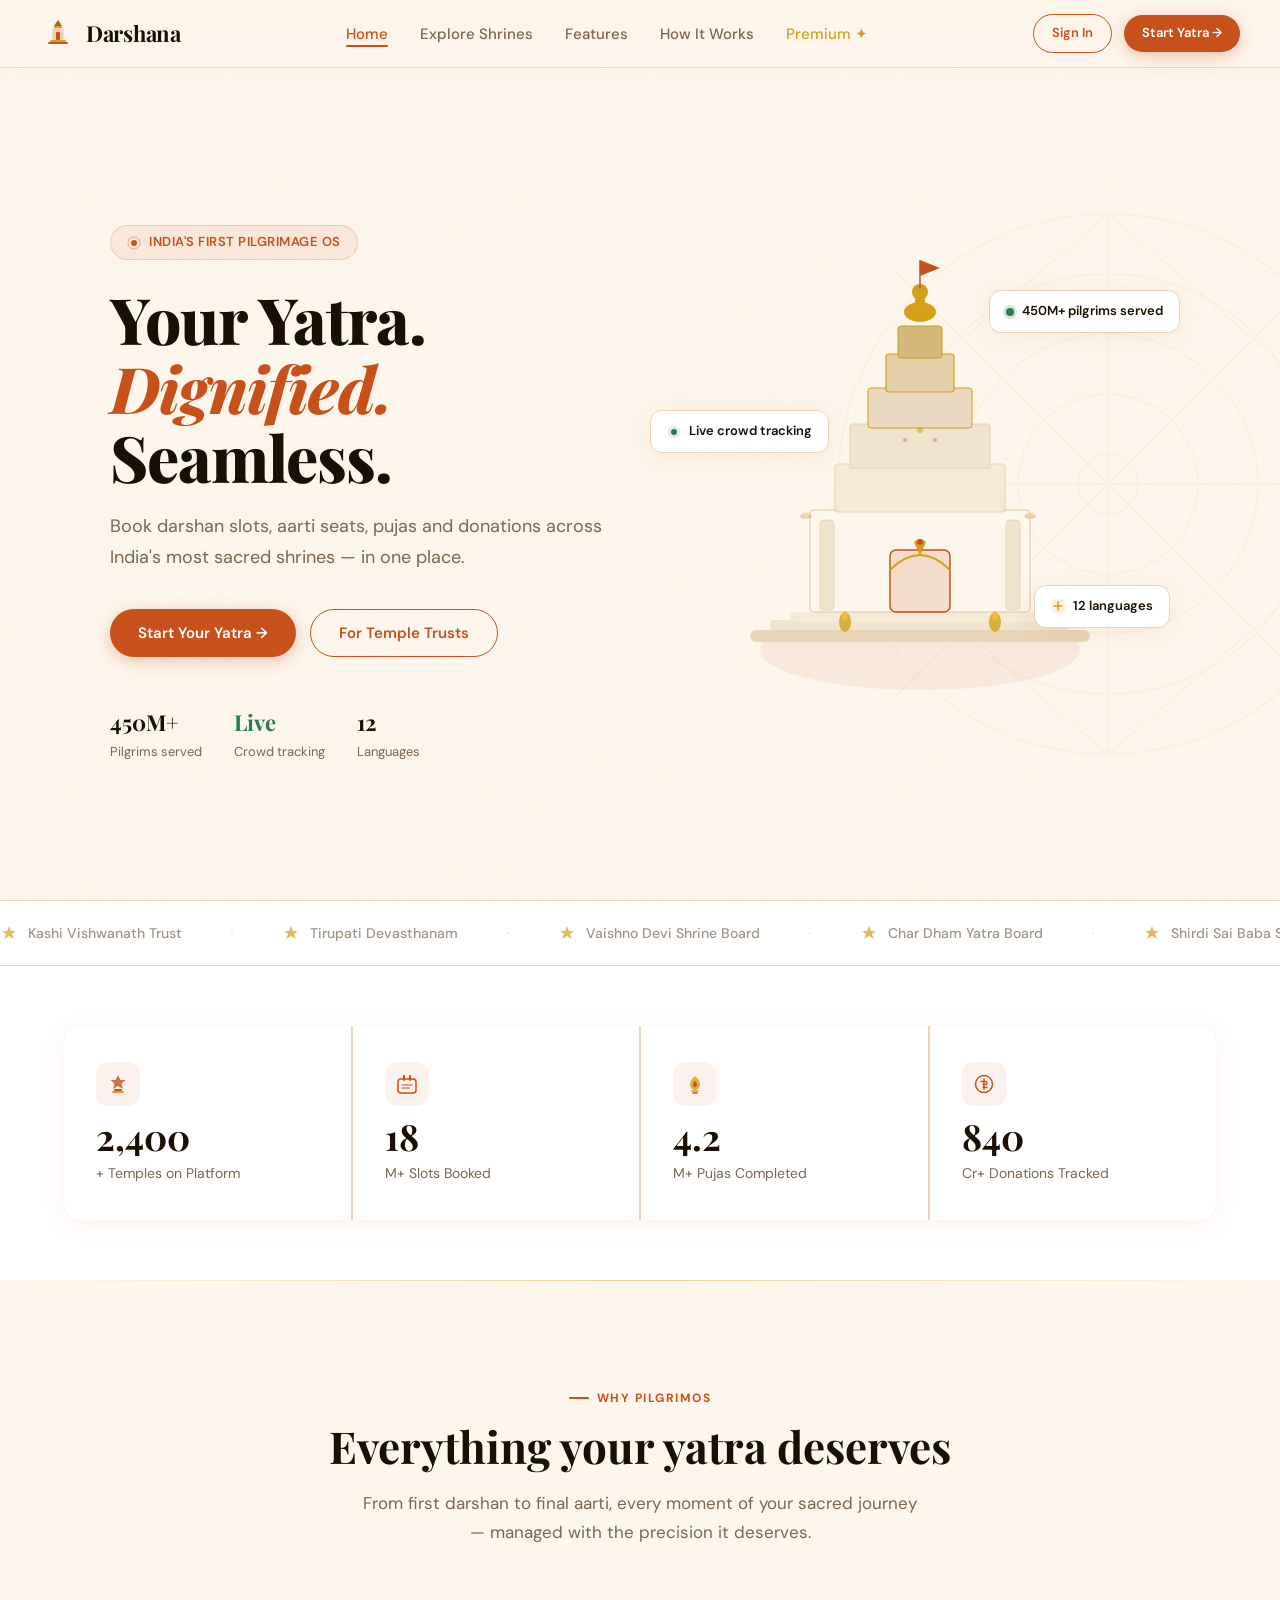
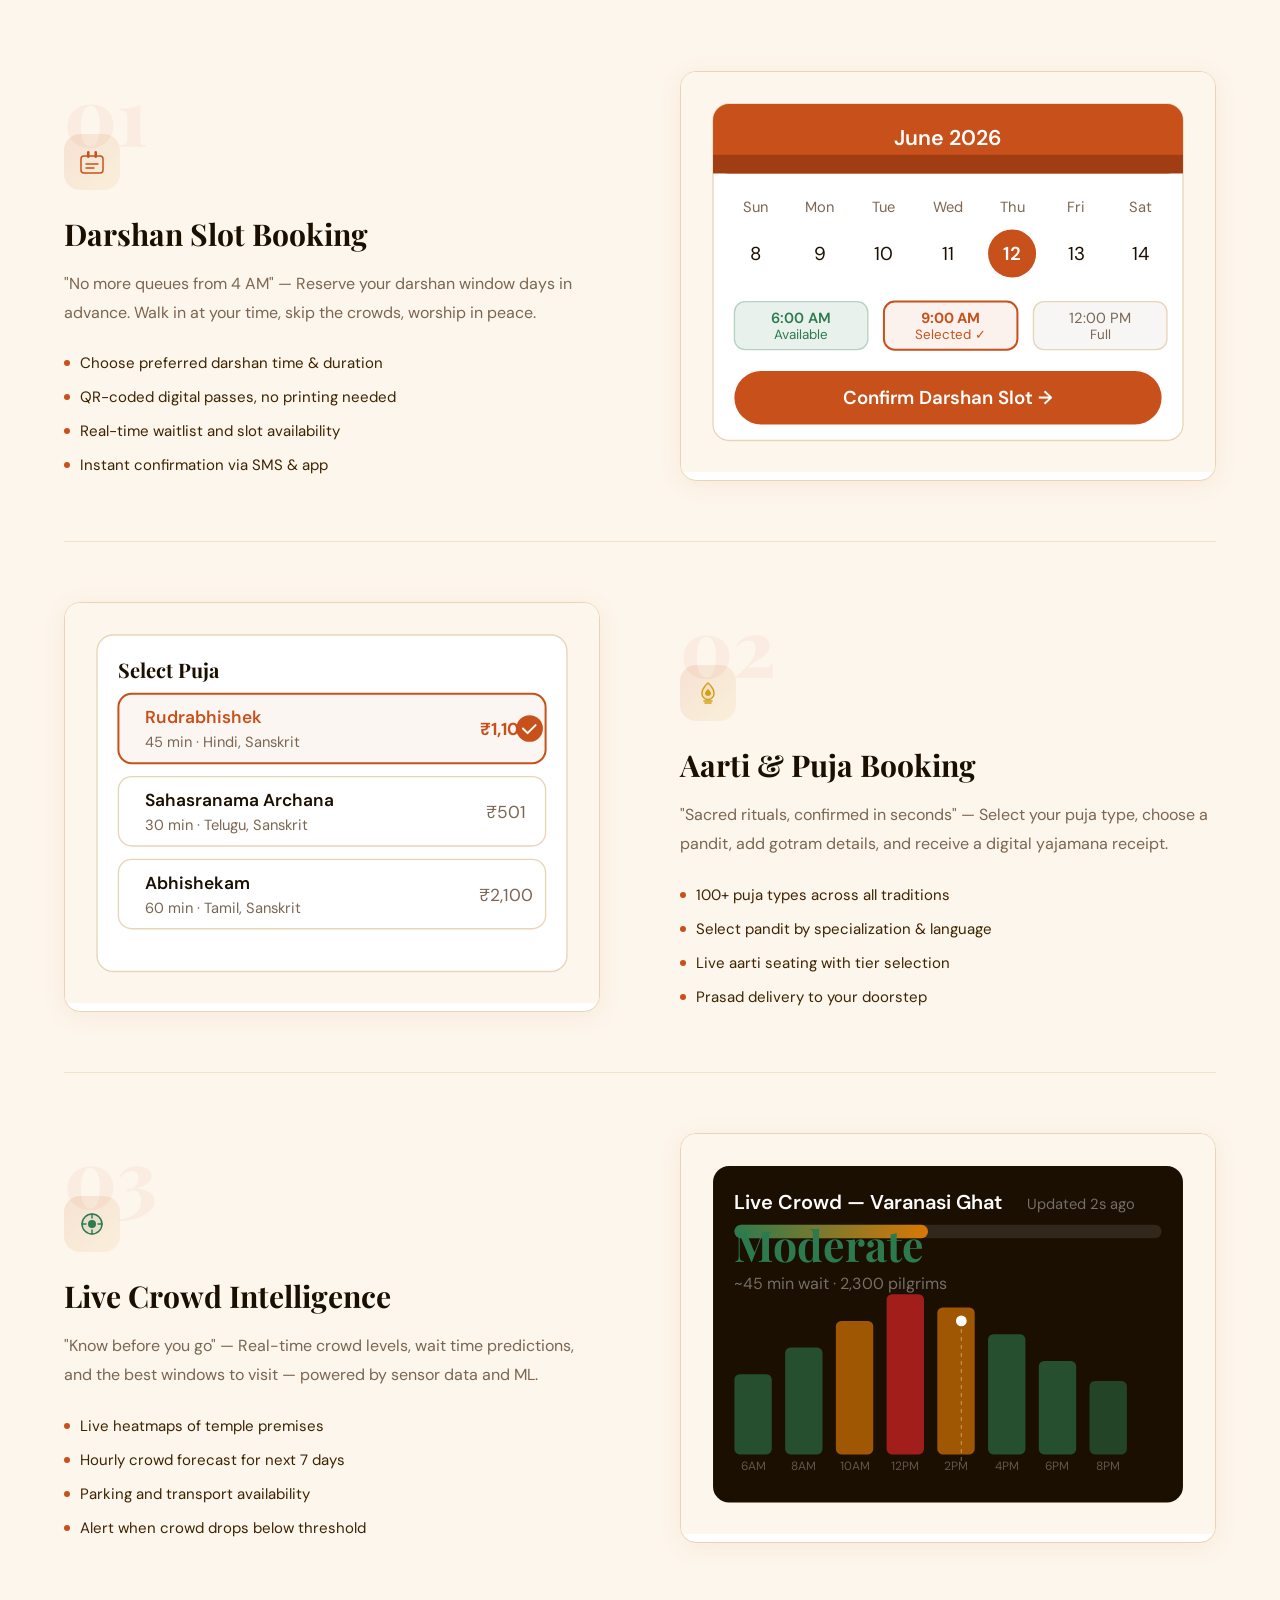
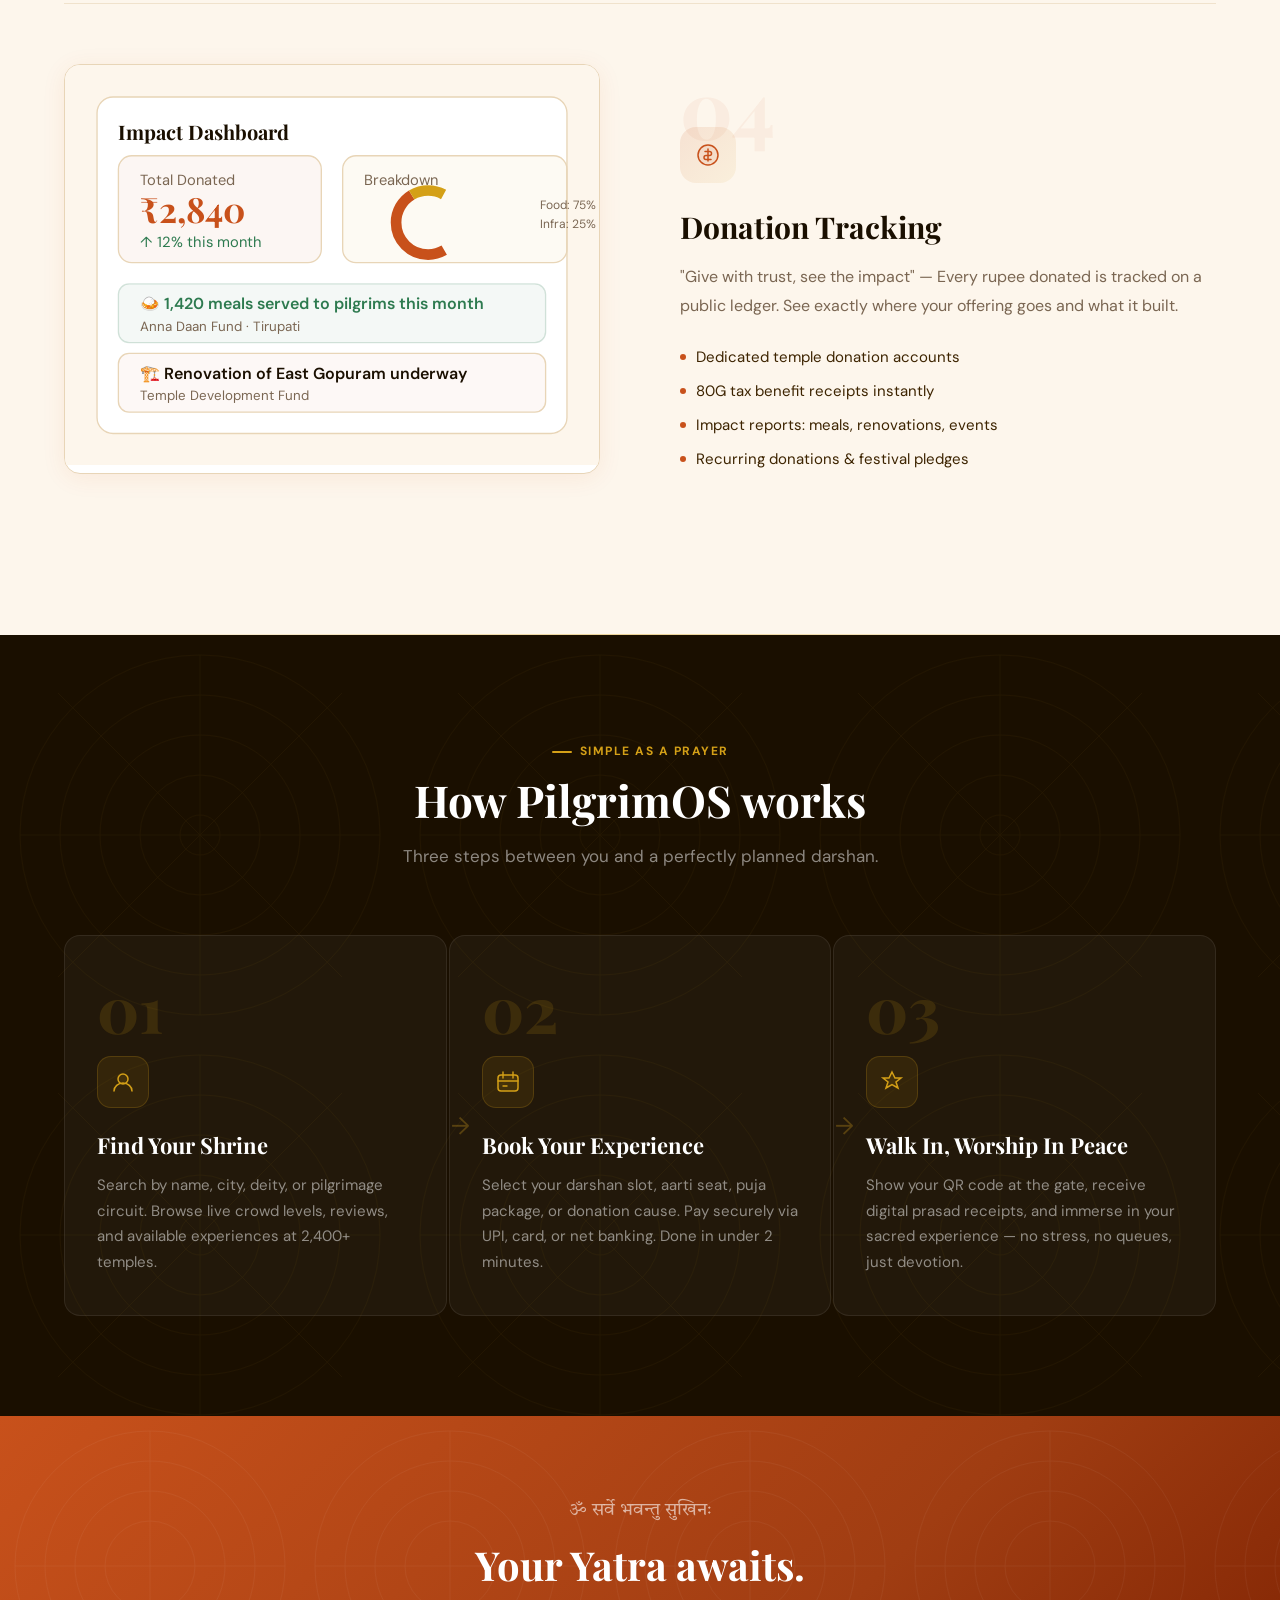
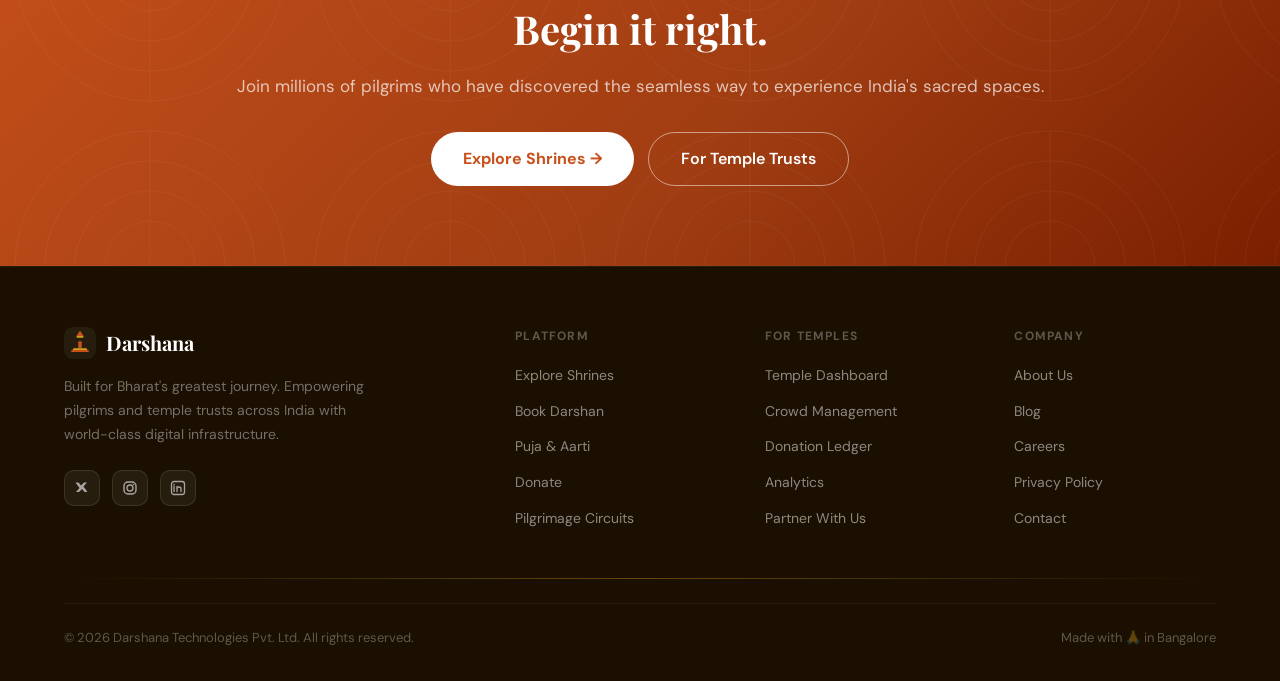
==== commit 40d27cb4: "Add files via upload" ====
--- a/index.html
+++ b/index.html
@@ -3,8 +3,8 @@
 <head>
   <meta charset="UTF-8" />
   <meta name="viewport" content="width=device-width, initial-scale=1.0" />
-  <title>PILGRIM OS — Your Yatra, Dignified & Seamless</title>
-  <meta name="description" content="Book darshan slots, aarti seats, pujas and donations across India's most sacred shrines — in one place. PILGRIM OS: The premium pilgrimage platform for Bharat." />
+  <title>Darshana — Your Yatra, Dignified & Seamless</title>
+  <meta name="description" content="Book darshan slots, aarti seats, pujas and donations across India's most sacred shrines — in one place. Darshana: The premium pilgrimage platform for Bharat." />
   <link rel="stylesheet" href="styles.css" />
   <link rel="icon" href="data:image/svg+xml,<svg xmlns='http://www.w3.org/2000/svg' viewBox='0 0 32 32'><text y='26' font-size='28'>🛕</text></svg>" />
 </head>
@@ -29,7 +29,7 @@
         <rect x="10" y="24" width="16" height="2" rx="1" fill="#D4A017"/>
         <rect x="8" y="26" width="20" height="2" rx="1" fill="#C8511B"/>
       </svg>
-      <span class="nav-logo-text">Pilgrim<span>OS</span></span>
+      <span class="nav-logo-text">Darshana</span>
     </a>
 
     <ul class="nav-links">
@@ -37,7 +37,7 @@
       <li><a href="explore.html">Explore Shrines</a></li>
       <li><a href="#features">Features</a></li>
       <li><a href="#how-it-works">How It Works</a></li>
-      <li><a href="#" onclick="return false;">For Temples</a></li>
+      <li><a href="subscription.html" style="color: #D4A017;">Premium ✦</a></li>
     </ul>
 
     <div class="nav-actions">
@@ -624,7 +624,7 @@
               <rect x="10" y="24" width="16" height="2" rx="1" fill="#D4A017"/>
               <rect x="8" y="26" width="20" height="2" rx="1" fill="#C8511B"/>
             </svg>
-            <span style="font-family:'Playfair Display',serif;font-size:20px;font-weight:700;color:white;">Pilgrim<span style="color:#C8511B;">OS</span></span>
+            <span style="font-family:'Playfair Display',serif;font-size:20px;font-weight:700;color:white;">Darshana</span>
           </a>
         </div>
         <p class="footer-tagline">Built for Bharat's greatest journey. Empowering pilgrims and temple trusts across India with world-class digital infrastructure.</p>
@@ -673,7 +673,7 @@
     </div>
     <div class="gold-divider"></div>
     <div class="footer-bottom" style="margin-top:24px;">
-      <p class="footer-copy">© 2026 PilgrimOS Technologies Pvt. Ltd. All rights reserved.</p>
+      <p class="footer-copy">© 2026 Darshana Technologies Pvt. Ltd. All rights reserved.</p>
       <p class="footer-made">Made with 🙏 in Bangalore</p>
     </div>
   </div>
--- a/styles.css
+++ b/styles.css
@@ -1,5 +1,5 @@
 /* ============================================================
-   PILGRIM OS — Design System
+   DARSHANA — Design System
    ============================================================ */
 
 @import url('https://fonts.googleapis.com/css2?family=Playfair+Display:ital,wght@0,400;0,600;0,700;0,800;1,400;1,600&family=DM+Sans:ital,opsz,wght@0,9..40,300;0,9..40,400;0,9..40,500;0,9..40,600;0,9..40,700;1,9..40,400&family=Tiro+Devanagari+Sanskrit&display=swap');
